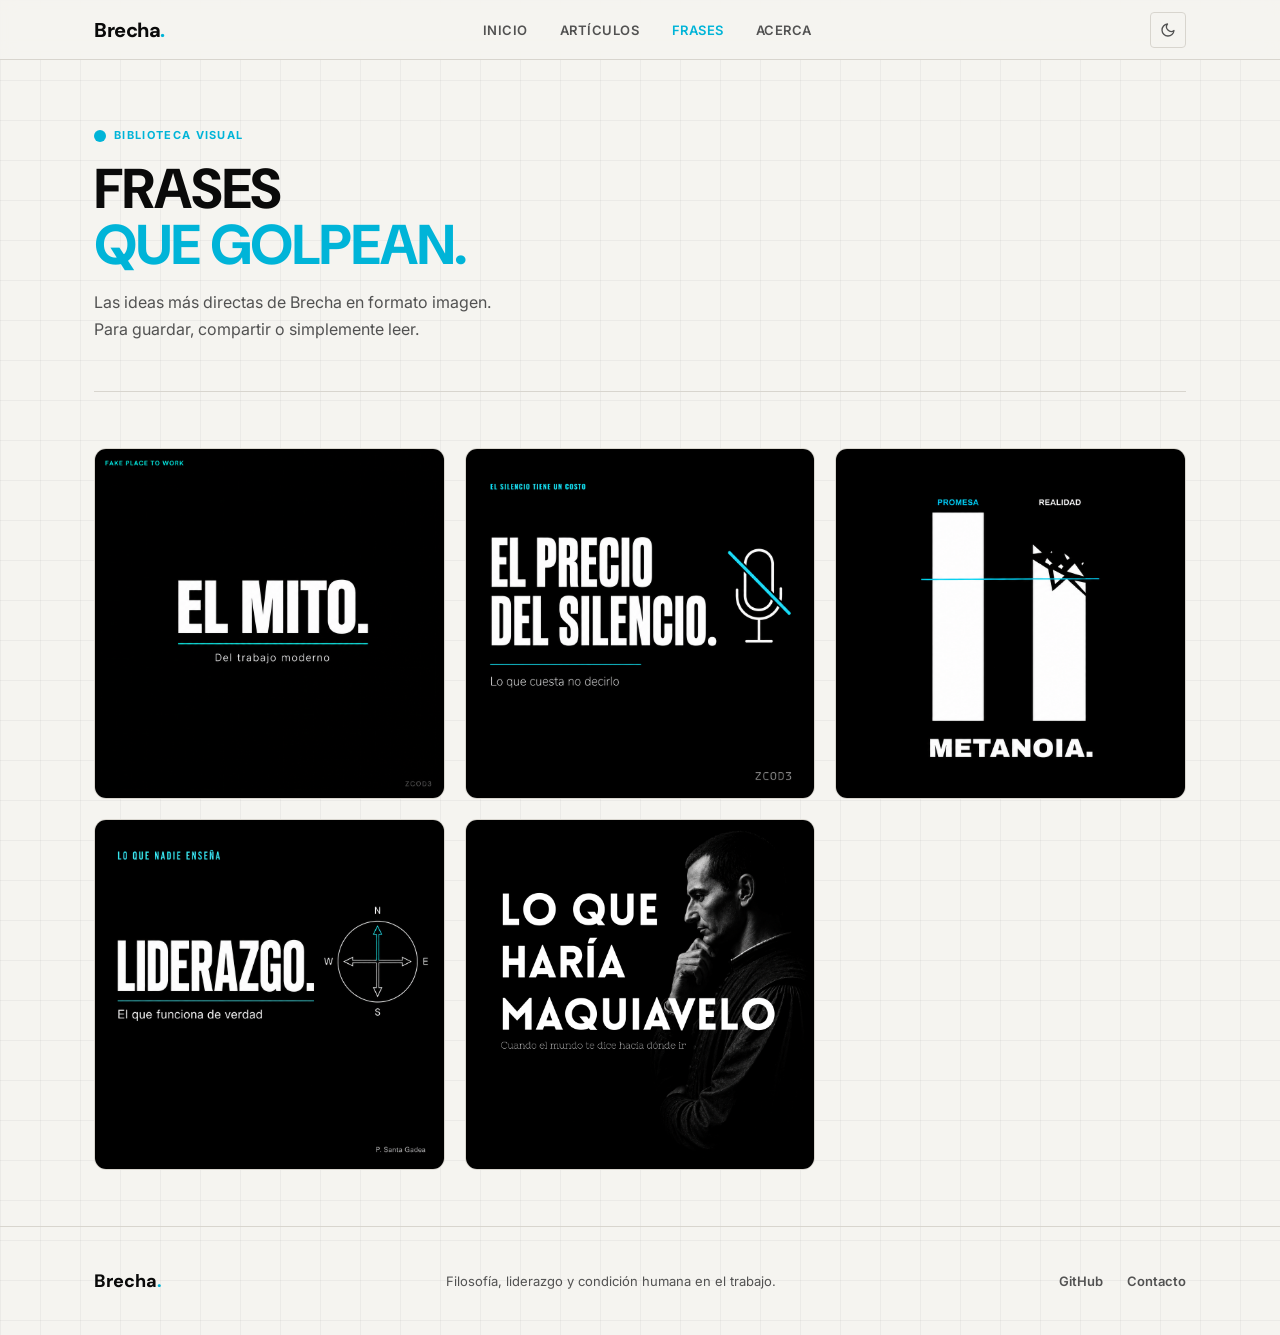
==== frases-fuertes.html @ 57025119 "feat: dark mode toggle + página Frases fuertes - Botón luna/sol en nav de todas las páginas (persist" ====
<!DOCTYPE html>
<html lang="es">
<head>
  <meta charset="UTF-8" />
  <meta name="viewport" content="width=device-width, initial-scale=1.0" />
  <title>Frases — Brecha</title>
  <meta name="description" content="Frases que golpean. Una biblioteca de imágenes editoriales con las ideas que definen Brecha." />
  <link rel="preconnect" href="https://fonts.googleapis.com" />
  <link rel="preconnect" href="https://fonts.gstatic.com" crossorigin />
  <link href="https://fonts.googleapis.com/css2?family=DM+Sans:ital,opsz,wght@0,9..40,400;0,9..40,500;0,9..40,700;0,9..40,800;1,9..40,400&family=Inter:wght@300;400;500;600&display=swap" rel="stylesheet" />
  <link rel="stylesheet" href="assets/css/style.css" />
  <script>(function(){var t=localStorage.getItem('brecha-theme');if(t)document.documentElement.setAttribute('data-theme',t);})();</script>
</head>
<body>

  <header class="site-header">
    <div class="container">
      <nav class="nav">
        <a href="index.html" class="nav__logo">Brecha<span>.</span></a>
        <ul class="nav__links">
          <li><a href="index.html">Inicio</a></li>
          <li><a href="index.html#articulos">Artículos</a></li>
          <li><a href="frases-fuertes.html" class="active">Frases</a></li>
          <li><a href="index.html#acerca">Acerca</a></li>
        </ul>
        <button class="theme-toggle" id="theme-toggle" aria-label="Cambiar tema">
          <svg class="icon-moon" width="16" height="16" viewBox="0 0 24 24" fill="none" stroke="currentColor" stroke-width="2" stroke-linecap="round" stroke-linejoin="round"><path d="M21 12.79A9 9 0 1 1 11.21 3 7 7 0 0 0 21 12.79z"/></svg>
          <svg class="icon-sun" width="16" height="16" viewBox="0 0 24 24" fill="none" stroke="currentColor" stroke-width="2" stroke-linecap="round" stroke-linejoin="round"><circle cx="12" cy="12" r="5"/><line x1="12" y1="1" x2="12" y2="3"/><line x1="12" y1="21" x2="12" y2="23"/><line x1="4.22" y1="4.22" x2="5.64" y2="5.64"/><line x1="18.36" y1="18.36" x2="19.78" y2="19.78"/><line x1="1" y1="12" x2="3" y2="12"/><line x1="21" y1="12" x2="23" y2="12"/><line x1="4.22" y1="19.78" x2="5.64" y2="18.36"/><line x1="18.36" y1="5.64" x2="19.78" y2="4.22"/></svg>
        </button>
      </nav>
    </div>
  </header>

  <main>
    <div class="container">

      <div class="frases-hero">
        <p class="frases-hero__tag">
          <svg width="12" height="12" viewBox="0 0 12 12" fill="currentColor"><circle cx="6" cy="6" r="6"/></svg>
          Biblioteca visual
        </p>
        <h1 class="frases-hero__title">Frases<br/><em>que golpean.</em></h1>
        <p class="frases-hero__subtitle">
          Las ideas más directas de Brecha en formato imagen.<br/>
          Para guardar, compartir o simplemente leer.
        </p>
      </div>

      <!-- GALERÍA — Agrega más imágenes duplicando un bloque .frase-card -->
      <div class="frases-grid" id="frases-grid">

        <div class="frase-card" onclick="openLightbox('image/el-mito-del-trabajo-moderno.png')">
          <img src="image/el-mito-del-trabajo-moderno.png" alt="El mito del trabajo moderno" loading="lazy" />
          <span class="frase-card__label">El mito del trabajo moderno</span>
        </div>

        <div class="frase-card" onclick="openLightbox('image/el-precio-del-silencio.png')">
          <img src="image/el-precio-del-silencio.png" alt="El precio del silencio" loading="lazy" />
          <span class="frase-card__label">El precio del silencio</span>
        </div>

        <div class="frase-card" onclick="openLightbox('image/metanoia-y-el-sistema.png')">
          <img src="image/metanoia-y-el-sistema.png" alt="Metanoia y el sistema" loading="lazy" />
          <span class="frase-card__label">Metanoia y el sistema</span>
        </div>

        <div class="frase-card" onclick="openLightbox('image/el-liderazgo-que-nadie-ensena.png')">
          <img src="image/el-liderazgo-que-nadie-ensena.png" alt="El liderazgo que nadie enseña" loading="lazy" />
          <span class="frase-card__label">El liderazgo que nadie enseña</span>
        </div>

        <div class="frase-card" onclick="openLightbox('image/MAquievalo.png')">
          <img src="image/MAquievalo.png" alt="Lo que haría Maquiavelo" loading="lazy" />
          <span class="frase-card__label">Lo que haría Maquiavelo</span>
        </div>

        <!-- PLANTILLA PARA AGREGAR MÁS:
        <div class="frase-card" onclick="openLightbox('image/NOMBRE-DEL-ARCHIVO.png')">
          <img src="image/NOMBRE-DEL-ARCHIVO.png" alt="Descripción" loading="lazy" />
          <span class="frase-card__label">Título de la frase</span>
        </div>
        -->

      </div>

    </div>
  </main>

  <!-- Lightbox -->
  <div class="lightbox" id="lightbox" onclick="closeLightbox()">
    <button class="lightbox__close" onclick="closeLightbox()" aria-label="Cerrar">
      <svg width="16" height="16" viewBox="0 0 24 24" fill="none" stroke="currentColor" stroke-width="2.5" stroke-linecap="round" stroke-linejoin="round"><line x1="18" y1="6" x2="6" y2="18"/><line x1="6" y1="6" x2="18" y2="18"/></svg>
    </button>
    <img class="lightbox__img" id="lightbox-img" src="" alt="" onclick="event.stopPropagation()" />
  </div>

  <footer class="site-footer">
    <div class="container">
      <div class="footer-inner">
        <div class="footer__logo">Brecha<span>.</span></div>
        <p class="footer__copy">Filosofía, liderazgo y condición humana en el trabajo.</p>
        <ul class="footer__links">
          <li><a href="https://github.com/PSG-ONE/blog" target="_blank" rel="noopener">GitHub</a></li>
          <li><a href="mailto:santagadea.ia@gmail.com">Contacto</a></li>
        </ul>
      </div>
    </div>
  </footer>

  <script src="assets/js/main.js"></script>
  <script>
    function openLightbox(src) {
      document.getElementById('lightbox-img').src = src;
      document.getElementById('lightbox').classList.add('open');
      document.body.style.overflow = 'hidden';
    }
    function closeLightbox() {
      document.getElementById('lightbox').classList.remove('open');
      document.body.style.overflow = '';
    }
    document.addEventListener('keydown', e => { if (e.key === 'Escape') closeLightbox(); });
  </script>
</body>
</html>
---- assets/css/style.css ----
/* ─── Design Tokens ─────────────────────────────────────────── */
:root {
  --color-primary:     #0A0A0A;
  --color-secondary:   #525252;
  --color-accent:      #00B4D8;
  --color-background:  #F5F4F0;
  --color-foreground:  #0A0A0A;
  --color-muted:       #E8E6E0;
  --color-border:      #D8D5CE;
  --color-surface:     #FFFFFF;
  --color-dark:        #0A0A0A;
  --color-dark-card:   #111111;

  --font-heading: 'DM Sans', sans-serif;
  --font-body:    'Inter', sans-serif;

  --radius-sm: 4px;
  --radius-md: 8px;
  --radius-lg: 12px;

  --transition: 150ms ease-out;
}

/* ─── Reset ─────────────────────────────────────────────────── */
*, *::before, *::after { box-sizing: border-box; margin: 0; padding: 0; }
html { font-size: 16px; scroll-behavior: smooth; }
body {
  font-family: var(--font-body);
  background: var(--color-background);
  color: var(--color-foreground);
  line-height: 1.6;
  -webkit-font-smoothing: antialiased;
  background-image:
    linear-gradient(rgba(0,0,0,0.04) 1px, transparent 1px),
    linear-gradient(90deg, rgba(0,0,0,0.04) 1px, transparent 1px);
  background-size: 40px 40px;
}
img { display: block; max-width: 100%; }
a { color: inherit; text-decoration: none; }

/* ─── Layout ─────────────────────────────────────────────────── */
.container {
  width: 100%;
  max-width: 1140px;
  margin: 0 auto;
  padding: 0 24px;
}
.container--narrow { max-width: 740px; }

/* ─── Header / Nav ──────────────────────────────────────────── */
.site-header {
  position: sticky;
  top: 0;
  z-index: 100;
  background: rgba(245,244,240,0.94);
  backdrop-filter: blur(8px);
  border-bottom: 1px solid var(--color-border);
  height: 60px;
  display: flex;
  align-items: center;
}

.nav {
  display: flex;
  align-items: center;
  justify-content: space-between;
  width: 100%;
}

.nav__logo {
  font-family: var(--font-heading);
  font-size: 1.25rem;
  font-weight: 800;
  color: var(--color-primary);
  letter-spacing: -0.5px;
}
.nav__logo span { color: var(--color-accent); }

.nav__links {
  display: flex;
  gap: 32px;
  list-style: none;
}
.nav__links a {
  font-size: 0.8125rem;
  font-weight: 600;
  letter-spacing: 0.04em;
  text-transform: uppercase;
  color: var(--color-secondary);
  transition: color var(--transition);
}
.nav__links a:hover,
.nav__links a.active { color: var(--color-accent); }

/* ─── Hero ───────────────────────────────────────────────────── */
.hero {
  padding: 80px 0 72px;
  border-bottom: 1px solid var(--color-border);
}

.hero__tag {
  display: inline-flex;
  align-items: center;
  gap: 8px;
  font-size: 0.6875rem;
  font-weight: 700;
  letter-spacing: 0.12em;
  text-transform: uppercase;
  color: var(--color-accent);
  margin-bottom: 20px;
}

.hero__title {
  font-family: var(--font-heading);
  font-size: clamp(2.75rem, 6vw, 5rem);
  font-weight: 800;
  line-height: 1.0;
  color: var(--color-primary);
  max-width: 780px;
  margin-bottom: 24px;
  letter-spacing: -0.02em;
  text-transform: uppercase;
}

.hero__title em {
  font-style: normal;
  color: var(--color-accent);
}

.hero__subtitle {
  font-size: 1.0625rem;
  color: var(--color-secondary);
  max-width: 520px;
  line-height: 1.75;
  margin-bottom: 36px;
}

.hero__meta {
  font-size: 0.8125rem;
  color: var(--color-secondary);
  display: flex;
  gap: 20px;
  flex-wrap: wrap;
}
.hero__meta span {
  display: flex;
  align-items: center;
  gap: 6px;
  font-weight: 500;
}

/* ─── Section ────────────────────────────────────────────────── */
.section { padding: 64px 0; }

.section__header {
  display: flex;
  align-items: baseline;
  justify-content: space-between;
  margin-bottom: 40px;
  padding-bottom: 16px;
  border-bottom: 2px solid var(--color-primary);
}

.section__title {
  font-family: var(--font-heading);
  font-size: 1.75rem;
  font-weight: 800;
  color: var(--color-primary);
  letter-spacing: -0.02em;
}

/* ─── Tag Filter ─────────────────────────────────────────────── */
.tags-filter {
  display: flex;
  gap: 8px;
  flex-wrap: wrap;
  margin-bottom: 40px;
}

.tag-btn {
  padding: 6px 16px;
  border-radius: 999px;
  border: 1.5px solid var(--color-border);
  background: transparent;
  font-family: var(--font-body);
  font-size: 0.75rem;
  font-weight: 700;
  letter-spacing: 0.06em;
  text-transform: uppercase;
  color: var(--color-secondary);
  cursor: pointer;
  transition: all var(--transition);
}
.tag-btn:hover { border-color: var(--color-primary); color: var(--color-primary); }
.tag-btn.active { background: var(--color-primary); border-color: var(--color-primary); color: #fff; }

/* ─── Post Grid ──────────────────────────────────────────────── */
.posts-grid {
  display: grid;
  grid-template-columns: repeat(12, 1fr);
  gap: 20px;
}

/* Featured */
.post-card--featured {
  grid-column: span 12;
  background: var(--color-surface);
  border: 1px solid var(--color-border);
  border-radius: var(--radius-lg);
  overflow: hidden;
  display: flex;
  flex-direction: column;
  cursor: pointer;
  transition: transform var(--transition), box-shadow var(--transition);
}
.post-card--featured:hover {
  transform: translateY(-3px);
  box-shadow: 0 8px 24px rgba(0,0,0,0.08);
}

.post-card--featured .post-card__image-placeholder {
  width: 100%;
  aspect-ratio: 16/9;
  background: var(--color-dark);
  display: flex;
  align-items: center;
  justify-content: center;
  font-size: 5rem;
  color: var(--color-accent);
  overflow: hidden;
}

.post-card--featured .post-card__image-placeholder img {
  width: 100%;
  height: 100%;
  object-fit: cover;
  object-position: center;
  display: block;
}

.post-card--featured .post-card__body {
  padding: 32px 36px;
  display: flex;
  flex-direction: column;
  background: var(--color-surface);
}

.post-card--featured .post-card__tag {
  color: var(--color-accent);
}

.post-card--featured .post-card__title {
  color: var(--color-primary);
  font-size: 1.75rem;
}

.post-card--featured .post-card__excerpt {
  color: var(--color-secondary);
}

.post-card--featured .post-card__footer {
  border-top-color: var(--color-border);
}

.post-card--featured .post-card__date {
  color: var(--color-secondary);
}

/* Regular cards */
.post-card:not(.post-card--featured) {
  grid-column: span 4;
}
.post-card {
  background: var(--color-surface);
  border: 1px solid var(--color-border);
  border-radius: var(--radius-lg);
  overflow: hidden;
  cursor: pointer;
  display: flex;
  flex-direction: column;
  transition: transform var(--transition), box-shadow var(--transition);
}
.post-card:hover {
  transform: translateY(-3px);
  box-shadow: 0 8px 24px rgba(0,0,0,0.08);
}

.post-card__image-placeholder img {
  width: 100%;
  height: 100%;
  object-fit: cover;
  object-position: top;
  display: block;
}

.post-card__image-placeholder {
  width: 100%;
  aspect-ratio: 1/1;
  background: var(--color-dark);
  overflow: hidden;
  display: flex;
  align-items: center;
  justify-content: center;
  font-size: 2.5rem;
  color: var(--color-accent);
}

.post-card__body {
  padding: 24px;
  flex: 1;
  display: flex;
  flex-direction: column;
}

.post-card__tag {
  font-size: 0.6875rem;
  font-weight: 700;
  letter-spacing: 0.1em;
  text-transform: uppercase;
  color: var(--color-accent);
  margin-bottom: 10px;
}

.post-card__title {
  font-family: var(--font-heading);
  font-size: 1.25rem;
  font-weight: 800;
  line-height: 1.2;
  color: var(--color-primary);
  margin-bottom: 12px;
  letter-spacing: -0.01em;
}

.post-card__excerpt {
  font-size: 0.875rem;
  color: var(--color-secondary);
  line-height: 1.7;
  margin-bottom: 20px;
  flex: 1;
}

.post-card__footer {
  display: flex;
  align-items: center;
  justify-content: space-between;
  padding-top: 16px;
  border-top: 1px solid var(--color-border);
  font-size: 0.8125rem;
}

.post-card__date {
  font-weight: 500;
  color: var(--color-secondary);
}

.post-card__read {
  display: flex;
  align-items: center;
  gap: 4px;
  font-weight: 700;
  font-size: 0.75rem;
  letter-spacing: 0.05em;
  text-transform: uppercase;
  color: var(--color-accent);
  transition: gap var(--transition);
}
.post-card:hover .post-card__read,
.post-card--featured:hover .post-card__read { gap: 8px; }

/* ─── Newsletter ─────────────────────────────────────────────── */
.newsletter {
  background: var(--color-dark);
  border-radius: var(--radius-lg);
  padding: 56px 48px;
  display: grid;
  grid-template-columns: 1fr auto;
  gap: 48px;
  align-items: center;
  margin: 0 0 64px;
}

.newsletter__title {
  font-family: var(--font-heading);
  font-size: 2rem;
  font-weight: 800;
  color: #fff;
  margin-bottom: 8px;
  letter-spacing: -0.02em;
}

.newsletter__title span { color: var(--color-accent); }

.newsletter__subtitle {
  font-size: 0.9375rem;
  color: rgba(255,255,255,0.5);
  line-height: 1.65;
}

.newsletter__form {
  display: flex;
  gap: 10px;
  min-width: 320px;
}

.newsletter__input {
  flex: 1;
  padding: 12px 18px;
  border-radius: var(--radius-md);
  border: 1px solid rgba(255,255,255,0.15);
  background: rgba(255,255,255,0.06);
  color: #fff;
  font-family: var(--font-body);
  font-size: 0.9375rem;
  outline: none;
  transition: border-color var(--transition);
}
.newsletter__input::placeholder { color: rgba(255,255,255,0.3); }
.newsletter__input:focus { border-color: var(--color-accent); }

.btn-accent {
  padding: 12px 22px;
  background: var(--color-accent);
  color: var(--color-dark);
  border: none;
  border-radius: var(--radius-md);
  font-family: var(--font-body);
  font-size: 0.875rem;
  font-weight: 700;
  letter-spacing: 0.04em;
  text-transform: uppercase;
  cursor: pointer;
  white-space: nowrap;
  transition: opacity var(--transition), transform var(--transition);
}
.btn-accent:hover { opacity: 0.88; transform: translateY(-1px); }

/* ─── Footer ─────────────────────────────────────────────────── */
.site-footer {
  border-top: 1px solid var(--color-border);
  padding: 40px 0;
}

.footer-inner {
  display: flex;
  align-items: center;
  justify-content: space-between;
  gap: 24px;
  flex-wrap: wrap;
}

.footer__logo {
  font-family: var(--font-heading);
  font-size: 1.125rem;
  font-weight: 800;
  color: var(--color-primary);
}
.footer__logo span { color: var(--color-accent); }

.footer__copy {
  font-size: 0.8125rem;
  color: var(--color-secondary);
}

.footer__links {
  display: flex;
  gap: 24px;
  list-style: none;
}
.footer__links a {
  font-size: 0.8125rem;
  font-weight: 600;
  color: var(--color-secondary);
  transition: color var(--transition);
}
.footer__links a:hover { color: var(--color-accent); }

/* ─── Post Page ──────────────────────────────────────────────── */
.post-header {
  padding: 40px 0 28px;
  margin-bottom: 0;
}

.post-header__cover {
  border-radius: var(--radius-lg);
  overflow: hidden;
  max-height: 360px;
  margin-bottom: 24px;
}

.post-header__cover img {
  width: 100%;
  height: 100%;
  object-fit: cover;
  display: block;
}

.post-header__tag {
  font-size: 0.6875rem;
  font-weight: 700;
  letter-spacing: 0.12em;
  text-transform: uppercase;
  color: var(--color-accent);
  margin-bottom: 18px;
  display: block;
}

.post-header__title {
  font-family: var(--font-heading);
  font-size: clamp(2rem, 5vw, 3.25rem);
  font-weight: 800;
  line-height: 1.05;
  color: var(--color-primary);
  margin-bottom: 20px;
  letter-spacing: -0.02em;
}

.post-header__subtitle {
  font-size: 1.125rem;
  color: #3D3D3D;
  line-height: 1.75;
  margin-bottom: 24px;
}

.post-header__meta {
  display: flex;
  gap: 20px;
  flex-wrap: wrap;
  font-size: 0.8125rem;
  color: var(--color-secondary);
  font-weight: 500;
}

.post-header__meta-item {
  display: flex;
  align-items: center;
  gap: 6px;
}

/* Post body */
.post-body {
  font-size: 1.0625rem;
  line-height: 1.85;
  color: var(--color-foreground);
  border-top: 1px solid var(--color-border);
  padding-top: 40px;
  margin-top: 32px;
}

.post-body h2 {
  font-family: var(--font-heading);
  font-size: 1.75rem;
  font-weight: 800;
  color: var(--color-primary);
  margin: 52px 0 16px;
  line-height: 1.15;
  letter-spacing: -0.02em;
}

.post-body h3 {
  font-family: var(--font-heading);
  font-size: 1.375rem;
  font-weight: 700;
  color: var(--color-primary);
  margin: 36px 0 12px;
  letter-spacing: -0.01em;
}

.post-body p { margin-bottom: 24px; }

.post-body strong { font-weight: 700; color: var(--color-primary); }

.post-body blockquote {
  background: var(--color-dark);
  border-radius: var(--radius-md);
  padding: 28px 32px;
  margin: 36px 0;
  color: #FFFFFF;
  font-family: var(--font-heading);
  font-size: 1.25rem;
  font-weight: 700;
  line-height: 1.4;
  letter-spacing: -0.01em;
  position: relative;
}

.post-body blockquote::before {
  content: '';
  position: absolute;
  left: 0;
  top: 0;
  bottom: 0;
  width: 4px;
  background: var(--color-accent);
  border-radius: 4px 0 0 4px;
}

.post-body ul, .post-body ol {
  padding-left: 20px;
  margin-bottom: 24px;
}

.post-body li { margin-bottom: 10px; }

.post-body hr {
  border: none;
  border-top: 1px solid var(--color-border);
  margin: 52px 0;
}

/* Post nav */
.post-nav {
  display: grid;
  grid-template-columns: 1fr 1fr;
  gap: 16px;
  margin: 64px 0 0;
  padding-top: 48px;
  border-top: 1px solid var(--color-border);
}

.post-nav__item {
  padding: 24px;
  border: 1.5px solid var(--color-border);
  border-radius: var(--radius-md);
  cursor: pointer;
  transition: all var(--transition);
  text-decoration: none;
  display: block;
}
.post-nav__item:hover {
  border-color: var(--color-accent);
  background: var(--color-surface);
}

.post-nav__label {
  font-size: 0.6875rem;
  font-weight: 700;
  letter-spacing: 0.1em;
  text-transform: uppercase;
  color: var(--color-accent);
  margin-bottom: 8px;
}

.post-nav__title {
  font-family: var(--font-heading);
  font-size: 1.0625rem;
  font-weight: 800;
  color: var(--color-primary);
  line-height: 1.3;
  letter-spacing: -0.01em;
}

.post-nav__item--next { text-align: right; }

/* ─── Philosophy Section ─────────────────────────────────────── */
.post-philosophy {
  background: var(--color-dark);
  border-radius: var(--radius-lg);
  padding: 36px 40px;
  margin: 56px 0;
}

.post-philosophy__label {
  font-size: 0.6875rem;
  font-weight: 700;
  letter-spacing: 0.12em;
  text-transform: uppercase;
  color: var(--color-accent);
  margin-bottom: 28px;
  display: flex;
  align-items: center;
  gap: 10px;
}

.post-philosophy__label::after {
  content: '';
  flex: 1;
  height: 1px;
  background: rgba(255,255,255,0.1);
}

.post-philosophy__item {
  border-left: 3px solid var(--color-accent);
  padding-left: 20px;
  margin-bottom: 28px;
}
.post-philosophy__item:last-child { margin-bottom: 0; }

.post-philosophy__quote {
  font-family: var(--font-heading);
  font-size: 1.125rem;
  font-weight: 700;
  color: #FFFFFF;
  line-height: 1.45;
  margin: 0 0 8px;
  font-style: italic;
}

.post-philosophy__author {
  font-size: 0.8rem;
  color: rgba(255,255,255,0.4);
  font-weight: 500;
  margin: 0;
  letter-spacing: 0.03em;
}

/* ─── Tools Section ─────────────────────────────────────────── */
.post-tools {
  border-top: 1px solid var(--color-border);
  padding-top: 32px;
  margin-top: 40px;
  margin-bottom: 40px;
}
.post-tools__label {
  font-size: 0.6875rem;
  font-weight: 700;
  letter-spacing: 0.1em;
  text-transform: uppercase;
  color: var(--color-accent);
  display: block;
  margin-bottom: 24px;
}
.post-tools__group {
  margin-bottom: 28px;
}
.post-tools__group-title {
  font-family: var(--font-heading);
  font-size: 0.8125rem;
  font-weight: 700;
  text-transform: uppercase;
  letter-spacing: 0.08em;
  color: var(--color-secondary);
  margin-bottom: 14px;
}
.post-tools__list {
  list-style: none;
  display: flex;
  flex-direction: column;
  gap: 14px;
}
.post-tools__item {
  font-size: 0.9375rem;
  color: #3D3D3D;
  line-height: 1.7;
  padding-left: 16px;
  border-left: 2px solid var(--color-accent);
}
.post-tools__item strong {
  color: var(--color-primary);
}
.post-tools__grid {
  display: grid;
  grid-template-columns: 1fr 1fr;
  gap: 12px;
}
.post-tools__tool {
  background: var(--color-surface);
  border: 1px solid var(--color-border);
  border-radius: var(--radius-md);
  padding: 14px 16px;
  display: flex;
  flex-direction: column;
  gap: 4px;
}
.post-tools__tool-name {
  font-family: var(--font-heading);
  font-size: 0.875rem;
  font-weight: 700;
  color: var(--color-primary);
}
.post-tools__tool-use {
  font-size: 0.8125rem;
  color: var(--color-secondary);
  line-height: 1.5;
}
@media (max-width: 600px) {
  .post-tools__grid { grid-template-columns: 1fr; }
}

/* ─── Sources Section ────────────────────────────────────────── */
.post-sources {
  border-top: 1px solid var(--color-border);
  padding-top: 36px;
  margin-top: 56px;
}

.post-sources__label {
  font-size: 0.6875rem;
  font-weight: 700;
  letter-spacing: 0.12em;
  text-transform: uppercase;
  color: var(--color-accent);
  margin-bottom: 20px;
  display: block;
}

.post-sources__list {
  list-style: none;
  padding: 0;
  margin: 0;
}

.post-sources__item {
  font-size: 0.875rem;
  color: var(--color-secondary);
  padding: 12px 0;
  border-bottom: 1px solid var(--color-muted);
  line-height: 1.6;
  display: flex;
  gap: 12px;
  align-items: baseline;
}

.post-sources__item:last-child { border-bottom: none; }

.post-sources__num {
  font-size: 0.6875rem;
  font-weight: 700;
  color: var(--color-accent);
  min-width: 18px;
}

.post-sources__item em {
  font-style: italic;
  color: var(--color-foreground);
  font-weight: 500;
}

/* ─── Post Data Block ────────────────────────────────────────── */
.post-data {
  border: 1.5px solid var(--color-border);
  border-radius: var(--radius-lg);
  padding: 36px 40px;
  margin: 48px 0;
  background: var(--color-surface);
}

.post-data__label {
  font-size: 0.6875rem;
  font-weight: 700;
  letter-spacing: 0.12em;
  text-transform: uppercase;
  color: var(--color-secondary);
  display: flex;
  align-items: center;
  gap: 10px;
  margin-bottom: 28px;
}

.post-data__label::before {
  content: '';
  display: inline-block;
  width: 20px;
  height: 2px;
  background: var(--color-accent);
  flex-shrink: 0;
}

.post-data__grid {
  display: grid;
  grid-template-columns: repeat(3, 1fr);
  gap: 24px;
}

.post-data__item {
  border-left: 2px solid var(--color-accent);
  padding-left: 16px;
}

.post-data__number {
  font-family: var(--font-heading);
  font-size: 2.25rem;
  font-weight: 800;
  color: var(--color-primary);
  line-height: 1;
  letter-spacing: -0.03em;
  margin-bottom: 6px;
}

.post-data__number span {
  color: var(--color-accent);
}

.post-data__desc {
  font-size: 0.8125rem;
  color: var(--color-secondary);
  line-height: 1.5;
}

.post-data__source {
  font-size: 0.6875rem;
  color: var(--color-secondary);
  margin-top: 20px;
  padding-top: 16px;
  border-top: 1px solid var(--color-muted);
}
.post-data__source a {
  color: var(--color-accent);
  text-decoration: underline;
  text-underline-offset: 2px;
}
.post-data__source a:hover { opacity: 0.8; }

@media (max-width: 600px) {
  .post-data__grid { grid-template-columns: 1fr; gap: 16px; }
  .post-data { padding: 24px 20px; }
}

/* ── Chart Style 2: Barras horizontales ── */
.post-data--bars .post-data__grid {
  display: flex;
  flex-direction: column;
  gap: 20px;
}
.post-data__bar-item {
  display: flex;
  flex-direction: column;
  gap: 6px;
}
.post-data__bar-header {
  display: flex;
  justify-content: space-between;
  align-items: baseline;
}
.post-data__bar-label {
  font-size: 0.875rem;
  color: var(--color-primary);
  font-weight: 500;
}
.post-data__bar-value {
  font-family: var(--font-heading);
  font-size: 1rem;
  font-weight: 800;
  color: var(--color-accent);
}
.post-data__bar-track {
  height: 6px;
  background: var(--color-muted);
  border-radius: 99px;
  overflow: hidden;
}
.post-data__bar-fill {
  height: 100%;
  background: var(--color-accent);
  border-radius: 99px;
  transition: width 0.6s ease-out;
}
.post-data__bar-desc {
  font-size: 0.75rem;
  color: var(--color-secondary);
  line-height: 1.4;
}

/* ── Chart Style 3: Círculos / Gauges ── */
.post-data--circles .post-data__grid {
  display: grid;
  grid-template-columns: repeat(3, 1fr);
  gap: 20px;
  text-align: center;
}
.post-data__circle-item {
  display: flex;
  flex-direction: column;
  align-items: center;
  gap: 10px;
}
.post-data__circle-svg {
  width: 90px;
  height: 90px;
}
.post-data__circle-track {
  fill: none;
  stroke: var(--color-muted);
  stroke-width: 6;
}
.post-data__circle-fill {
  fill: none;
  stroke: var(--color-accent);
  stroke-width: 6;
  stroke-linecap: round;
  transform: rotate(-90deg);
  transform-origin: 50% 50%;
  transition: stroke-dashoffset 0.8s ease-out;
}
.post-data__circle-text {
  font-family: var(--font-heading);
  font-size: 1rem;
  font-weight: 800;
  fill: var(--color-primary);
  text-anchor: middle;
  dominant-baseline: middle;
}
.post-data__circle-label {
  font-size: 0.8125rem;
  color: var(--color-secondary);
  line-height: 1.4;
  text-align: center;
}
@media (max-width: 600px) {
  .post-data--circles .post-data__grid { grid-template-columns: 1fr; }
}

/* ─── Post Infographic ───────────────────────────────────────── */
.post-infographic {
  background: var(--color-surface);
  border: 1.5px solid var(--color-border);
  border-radius: var(--radius-lg);
  padding: 36px 40px;
  margin: 48px 0;
  overflow: hidden;
}

.post-infographic__label {
  font-size: 0.6875rem;
  font-weight: 700;
  letter-spacing: 0.12em;
  text-transform: uppercase;
  color: var(--color-secondary);
  display: flex;
  align-items: center;
  gap: 10px;
  margin-bottom: 28px;
}

.post-infographic__label::before {
  content: '';
  display: inline-block;
  width: 20px;
  height: 2px;
  background: var(--color-accent);
  flex-shrink: 0;
}

.infographic-compare {
  border: 1.5px solid var(--color-border);
  border-radius: var(--radius-md);
  overflow: hidden;
}

.infographic-compare__header {
  display: grid;
  grid-template-columns: 1fr 1fr;
  background: var(--color-muted);
  border-bottom: 1.5px solid var(--color-border);
}

.infographic-compare__header span {
  padding: 10px 16px;
  font-size: 0.625rem;
  font-weight: 700;
  letter-spacing: 0.12em;
  text-transform: uppercase;
  color: var(--color-secondary);
}

.infographic-compare__header span:first-child {
  border-right: 1.5px solid var(--color-border);
}

.infographic-compare__row {
  display: grid;
  grid-template-columns: 1fr 1fr;
  border-bottom: 1px solid var(--color-muted);
}

.infographic-compare__row:last-child {
  border-bottom: none;
}

.infographic-compare__row span {
  padding: 14px 16px;
  font-size: 0.9375rem;
  font-family: var(--font-heading);
  font-weight: 600;
  line-height: 1.35;
  color: var(--color-secondary);
}

.infographic-compare__row span:first-child {
  border-right: 1.5px solid var(--color-border);
}

.infographic-compare__row span:last-child {
  color: var(--color-primary);
  font-weight: 700;
  background: rgba(0,180,216,0.05);
}

.post-infographic svg {
  width: 100%;
  height: auto;
  display: block;
}

/* ─── Responsive ─────────────────────────────────────────────── */
@media (max-width: 1024px) {
  .post-card--featured { grid-template-columns: 1fr; }
  .post-card--featured .post-card__image-placeholder { min-height: 200px; }
  .newsletter { grid-template-columns: 1fr; gap: 28px; }
  .newsletter__form { min-width: unset; width: 100%; }
}

@media (max-width: 768px) {
  .post-card { grid-column: span 12; }
  .post-card:not(.post-card--featured) { grid-column: span 12; }
  .nav__links { display: none; }
  .hero { padding: 48px 0 40px; }
  .newsletter { padding: 32px 24px; }
  .newsletter__form { flex-direction: column; min-width: unset; width: 100%; }
  .newsletter__form .btn-accent { width: 100%; justify-content: center; }
  .post-nav { grid-template-columns: 1fr; }
  .post-nav__item--next { text-align: left; }
}

@media (max-width: 480px) {
  .section { padding: 40px 0; }
  .container { padding: 0 16px; }
  .hero__title { font-size: 3rem; letter-spacing: -0.01em; }
  .post-infographic { padding: 24px 20px; }
  .infographic-compare__row span { font-size: 0.8125rem; padding: 10px 10px; }
}

/* ─── About Section ──────────────────────────────────────────── */
.about-section {
  border-top: 1px solid var(--color-border);
  overflow: hidden;
}
.about-inner {
  display: grid;
  grid-template-columns: 1fr 1fr;
  min-height: 560px;
}
.about__content {
  max-width: 600px;
  margin-left: auto;
  padding: 80px 56px 80px 24px;
  display: flex;
  flex-direction: column;
  justify-content: center;
  gap: 0;
}
.about__photo {
  position: relative;
  display: flex;
  align-items: center;
  justify-content: center;
  padding: 48px 40px;
}
.about__photo img {
  width: 340px;
  height: 340px;
  border-radius: 50%;
  object-fit: cover;
  object-position: center 10%;
  display: block;
  filter: grayscale(100%);
  box-shadow: 0 0 0 1px var(--color-border);
}
.about__tag {
  font-size: 0.6875rem;
  font-weight: 700;
  letter-spacing: 0.12em;
  text-transform: uppercase;
  color: var(--color-accent);
  margin-bottom: 16px;
}
.about__name {
  font-family: var(--font-heading);
  font-size: clamp(2rem, 3.5vw, 2.75rem);
  font-weight: 800;
  color: var(--color-primary);
  line-height: 1.1;
  letter-spacing: -0.03em;
  margin-bottom: 10px;
}
.about__role {
  font-size: 0.9375rem;
  color: var(--color-secondary);
  font-weight: 400;
  margin-bottom: 28px;
}
.about__bio {
  font-size: 1rem;
  color: #3D3D3D;
  line-height: 1.8;
  margin-bottom: 12px;
}
.about__links {
  display: flex;
  gap: 12px;
  margin-top: 32px;
  flex-wrap: wrap;
}
.about__link {
  display: inline-flex;
  align-items: center;
  gap: 7px;
  padding: 9px 18px;
  border-radius: var(--radius-sm);
  border: 1.5px solid var(--color-border);
  background: transparent;
  font-family: var(--font-heading);
  font-size: 0.8125rem;
  font-weight: 600;
  color: var(--color-foreground);
  text-decoration: none;
  transition: border-color var(--transition), color var(--transition);
}
.about__link:hover { border-color: var(--color-primary); color: var(--color-primary); }

@media (max-width: 768px) {
  .about-inner {
    grid-template-columns: 1fr;
  }
  .about__photo {
    order: -1;
    padding: 40px 24px 16px;
  }
  .about__photo img {
    width: 200px;
    height: 200px;
  }
  .about__content {
    max-width: 100%;
    margin-left: 0;
    padding: 0 24px 48px;
  }
}

/* ─── Post Signature ────────────────────────────────────────── */
.post-signature {
  font-family: var(--font-body);
  font-size: 0.875rem;
  font-weight: 500;
  color: var(--color-secondary);
  margin-top: 8px;
}

/* ─── Share Bar ──────────────────────────────────────────────── */
.post-share {
  display: flex;
  align-items: center;
  gap: 20px;
  padding: 24px 0;
  border-top: 1px solid var(--color-border);
  border-bottom: 1px solid var(--color-border);
  margin: 48px 0 32px;
  flex-wrap: wrap;
}
.post-share__label {
  font-size: 0.6875rem;
  font-weight: 700;
  letter-spacing: 0.12em;
  text-transform: uppercase;
  color: var(--color-secondary);
  white-space: nowrap;
}
.post-share__buttons { display: flex; gap: 10px; flex-wrap: wrap; }
.share-btn {
  display: inline-flex;
  align-items: center;
  gap: 7px;
  padding: 9px 18px;
  border-radius: var(--radius-md);
  border: 1.5px solid var(--color-border);
  background: var(--color-surface);
  font-family: var(--font-heading);
  font-size: 0.8125rem;
  font-weight: 600;
  color: var(--color-foreground);
  cursor: pointer;
  transition: border-color var(--transition), color var(--transition);
}
.share-btn:hover { border-color: var(--color-accent); color: var(--color-accent); }
.share-btn svg { flex-shrink: 0; }

.share-toast {
  position: fixed;
  bottom: 28px;
  left: 50%;
  transform: translateX(-50%) translateY(60px);
  background: var(--color-dark);
  color: #fff;
  padding: 11px 22px;
  border-radius: var(--radius-md);
  font-family: var(--font-body);
  font-size: 0.875rem;
  z-index: 9999;
  opacity: 0;
  pointer-events: none;
  transition: transform 0.22s ease-out, opacity 0.22s ease-out;
}
.share-toast.show { transform: translateX(-50%) translateY(0); opacity: 1; }

/* ─── Animations ─────────────────────────────────────────────── */
@media (prefers-reduced-motion: no-preference) {
  .post-card, .post-card--featured {
    animation: fadeUp 0.5s ease-out both;
  }
  .post-card:nth-child(2) { animation-delay: 0.06s; }
  .post-card:nth-child(3) { animation-delay: 0.12s; }
  .post-card:nth-child(4) { animation-delay: 0.18s; }

  @keyframes fadeUp {
    from { opacity: 0; transform: translateY(20px); }
    to   { opacity: 1; transform: translateY(0); }
  }
}

/* ─── Theme Toggle Button ─────────────────────────────────────── */
.theme-toggle {
  background: none;
  border: 1.5px solid var(--color-border);
  border-radius: var(--radius-sm);
  width: 36px;
  height: 36px;
  display: flex;
  align-items: center;
  justify-content: center;
  cursor: pointer;
  color: var(--color-secondary);
  transition: border-color var(--transition), color var(--transition);
  flex-shrink: 0;
  margin-left: 20px;
}
.theme-toggle:hover { border-color: var(--color-accent); color: var(--color-accent); }
.theme-toggle .icon-moon { display: block; }
.theme-toggle .icon-sun  { display: none; }

/* ─── Dark Mode ──────────────────────────────────────────────── */
[data-theme="dark"] {
  --color-primary:    #F0EFEB;
  --color-secondary:  #888888;
  --color-background: #0C0C0C;
  --color-foreground: #F0EFEB;
  --color-muted:      #1C1C1C;
  --color-border:     #2C2C2C;
  --color-surface:    #141414;
  --color-dark-card:  #181818;
}
[data-theme="dark"] .theme-toggle .icon-moon { display: none; }
[data-theme="dark"] .theme-toggle .icon-sun  { display: block; }

[data-theme="dark"] body {
  background-image:
    linear-gradient(rgba(255,255,255,0.025) 1px, transparent 1px),
    linear-gradient(90deg, rgba(255,255,255,0.025) 1px, transparent 1px);
  background-size: 40px 40px;
}
[data-theme="dark"] .site-header {
  background: rgba(12,12,12,0.94);
}
[data-theme="dark"] .newsletter {
  border: 1px solid #2C2C2C;
}
[data-theme="dark"] .about-section {
  background: #000;
  border-color: #2C2C2C;
}
[data-theme="dark"] .post-blockquote {
  border-color: var(--color-accent);
  background: #141414;
}
[data-theme="dark"] .post-data {
  background: #141414;
  border-color: #2C2C2C;
}
[data-theme="dark"] .post-tools {
  background: #141414;
  border-color: #2C2C2C;
}
[data-theme="dark"] .share-btn {
  background: #141414;
}
[data-theme="dark"] .post-nav a {
  background: #141414;
  border-color: #2C2C2C;
}
[data-theme="dark"] .post-nav a:hover {
  background: #1C1C1C;
}
[data-theme="dark"] .post-sources {
  background: #141414;
  border-color: #2C2C2C;
}

/* ─── Frases Fuertes Gallery ──────────────────────────────────── */
.frases-hero {
  padding: 64px 0 48px;
  border-bottom: 1px solid var(--color-border);
}
.frases-hero__tag {
  display: inline-flex;
  align-items: center;
  gap: 8px;
  font-size: 0.6875rem;
  font-weight: 700;
  letter-spacing: 0.12em;
  text-transform: uppercase;
  color: var(--color-accent);
  margin-bottom: 16px;
}
.frases-hero__title {
  font-family: var(--font-heading);
  font-size: clamp(2rem, 5vw, 3.5rem);
  font-weight: 800;
  line-height: 1.0;
  color: var(--color-primary);
  letter-spacing: -0.02em;
  text-transform: uppercase;
  margin-bottom: 16px;
}
.frases-hero__title em { font-style: normal; color: var(--color-accent); }
.frases-hero__subtitle {
  font-size: 1rem;
  color: var(--color-secondary);
  max-width: 480px;
  line-height: 1.7;
}

.frases-grid {
  display: grid;
  grid-template-columns: repeat(3, 1fr);
  gap: 20px;
  padding: 56px 0;
}

.frase-card {
  position: relative;
  background: var(--color-dark);
  border-radius: var(--radius-lg);
  overflow: hidden;
  aspect-ratio: 1/1;
  cursor: pointer;
  border: 1px solid var(--color-border);
  transition: transform var(--transition), box-shadow var(--transition);
}
.frase-card:hover { transform: translateY(-4px); box-shadow: 0 12px 32px rgba(0,0,0,0.2); }
.frase-card img {
  width: 100%;
  height: 100%;
  object-fit: cover;
  display: block;
  transition: opacity 0.3s ease;
}
.frase-card:hover img { opacity: 0.85; }
.frase-card__label {
  position: absolute;
  bottom: 0; left: 0; right: 0;
  padding: 20px 20px 16px;
  background: linear-gradient(transparent, rgba(0,0,0,0.75));
  font-family: var(--font-heading);
  font-size: 0.75rem;
  font-weight: 700;
  letter-spacing: 0.06em;
  text-transform: uppercase;
  color: rgba(255,255,255,0.7);
  opacity: 0;
  transition: opacity 0.25s ease;
}
.frase-card:hover .frase-card__label { opacity: 1; }

.frases-empty {
  grid-column: 1/-1;
  text-align: center;
  padding: 80px 40px;
  border: 1.5px dashed var(--color-border);
  border-radius: var(--radius-lg);
  color: var(--color-secondary);
}
.frases-empty p { font-size: 0.9375rem; line-height: 1.7; }
.frases-empty strong { color: var(--color-primary); }

/* Lightbox */
.lightbox {
  display: none;
  position: fixed;
  inset: 0;
  background: rgba(0,0,0,0.92);
  z-index: 9999;
  align-items: center;
  justify-content: center;
  padding: 24px;
}
.lightbox.open { display: flex; }
.lightbox__img {
  max-width: min(600px, 90vw);
  max-height: 90vh;
  border-radius: var(--radius-md);
  object-fit: contain;
}
.lightbox__close {
  position: absolute;
  top: 20px; right: 24px;
  background: none;
  border: 1.5px solid rgba(255,255,255,0.2);
  border-radius: var(--radius-sm);
  width: 40px; height: 40px;
  display: flex; align-items: center; justify-content: center;
  cursor: pointer;
  color: #fff;
  font-size: 1.25rem;
  transition: border-color var(--transition);
}
.lightbox__close:hover { border-color: var(--color-accent); color: var(--color-accent); }

@media (max-width: 768px) {
  .frases-grid { grid-template-columns: repeat(2, 1fr); gap: 12px; }
}
@media (max-width: 480px) {
  .frases-grid { grid-template-columns: 1fr; }
}
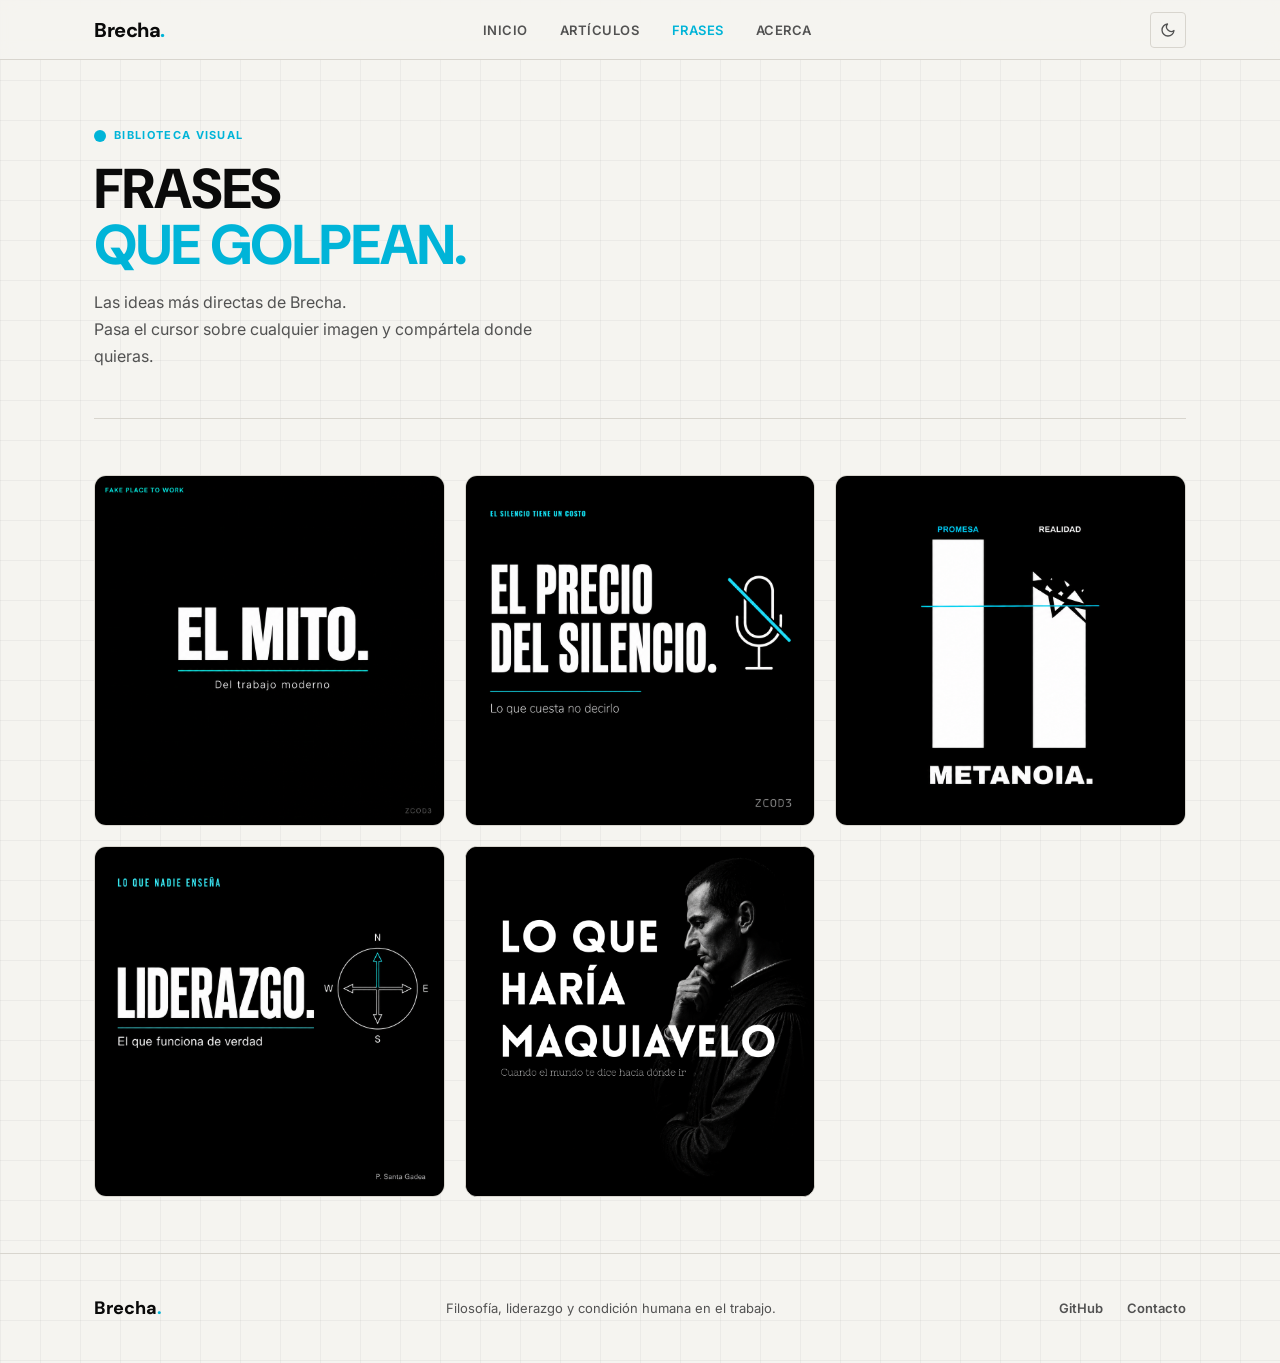
==== commit 5cf3cc80: "feat: compartir en 5 redes sociales desde Frases fuertes Overlay con botones IG / FB / Twitter / Lin" ====
--- a/frases-fuertes.html
+++ b/frases-fuertes.html
@@ -41,58 +41,164 @@
         </p>
         <h1 class="frases-hero__title">Frases<br/><em>que golpean.</em></h1>
         <p class="frases-hero__subtitle">
-          Las ideas más directas de Brecha en formato imagen.<br/>
-          Para guardar, compartir o simplemente leer.
+          Las ideas más directas de Brecha.<br/>
+          Pasa el cursor sobre cualquier imagen y compártela donde quieras.
         </p>
       </div>
 
-      <!-- GALERÍA — Agrega más imágenes duplicando un bloque .frase-card -->
+      <!-- GALERÍA -->
       <div class="frases-grid" id="frases-grid">
 
-        <div class="frase-card" onclick="openLightbox('image/el-mito-del-trabajo-moderno.png')">
+        <div class="frase-card" data-titulo="El mito del trabajo moderno" data-img="image/el-mito-del-trabajo-moderno.png">
           <img src="image/el-mito-del-trabajo-moderno.png" alt="El mito del trabajo moderno" loading="lazy" />
-          <span class="frase-card__label">El mito del trabajo moderno</span>
-        </div>
-
-        <div class="frase-card" onclick="openLightbox('image/el-precio-del-silencio.png')">
+          <div class="frase-card__overlay">
+            <span class="frase-overlay__label">Compartir en</span>
+            <div class="frase-social-row">
+              <!-- Instagram -->
+              <button class="frase-social-btn frase-social-btn--ig" title="Instagram" onclick="compartir('ig',this)">
+                <svg width="18" height="18" viewBox="0 0 24 24" fill="none" stroke="currentColor" stroke-width="2" stroke-linecap="round" stroke-linejoin="round"><rect x="2" y="2" width="20" height="20" rx="5"/><path d="M16 11.37A4 4 0 1 1 12.63 8 4 4 0 0 1 16 11.37z"/><line x1="17.5" y1="6.5" x2="17.51" y2="6.5"/></svg>
+              </button>
+              <!-- Facebook -->
+              <button class="frase-social-btn frase-social-btn--fb" title="Facebook" onclick="compartir('fb',this)">
+                <svg width="18" height="18" viewBox="0 0 24 24" fill="currentColor"><path d="M18 2h-3a5 5 0 0 0-5 5v3H7v4h3v8h4v-8h3l1-4h-4V7a1 1 0 0 1 1-1h3z"/></svg>
+              </button>
+              <!-- Twitter / X -->
+              <button class="frase-social-btn frase-social-btn--tw" title="Twitter / X" onclick="compartir('tw',this)">
+                <svg width="16" height="16" viewBox="0 0 24 24" fill="currentColor"><path d="M18.244 2.25h3.308l-7.227 8.26 8.502 11.24H16.17l-5.214-6.817L4.99 21.75H1.68l7.73-8.835L1.254 2.25H8.08l4.713 6.231zm-1.161 17.52h1.833L7.084 4.126H5.117z"/></svg>
+              </button>
+              <!-- LinkedIn -->
+              <button class="frase-social-btn frase-social-btn--li" title="LinkedIn" onclick="compartir('li',this)">
+                <svg width="18" height="18" viewBox="0 0 24 24" fill="currentColor"><path d="M16 8a6 6 0 0 1 6 6v7h-4v-7a2 2 0 0 0-2-2 2 2 0 0 0-2 2v7h-4v-7a6 6 0 0 1 6-6z"/><rect x="2" y="9" width="4" height="12"/><circle cx="4" cy="4" r="2"/></svg>
+              </button>
+              <!-- Threads -->
+              <button class="frase-social-btn frase-social-btn--th" title="Threads" onclick="compartir('th',this)">
+                <svg width="17" height="17" viewBox="0 0 24 24" fill="currentColor"><path d="M12.186 24h-.007c-3.581-.024-6.334-1.205-8.184-3.509C2.35 18.44 1.5 15.586 1.5 12.068c0-7.609 4.73-12.08 10.5-12.068 3.531 0 6.162 1.56 7.616 4.392l-2.042 1.056C16.456 3.205 14.599 2.093 12 2.093c-4.756-.005-8.407 3.6-8.407 9.975 0 2.891.737 5.174 2.13 6.694 1.296 1.414 3.108 2.147 5.27 2.147h.004c2.09-.013 3.66-.773 4.664-2.26.767-1.133 1.105-2.682 1.012-4.61-.39.143-.798.264-1.22.36-1.07.24-2.157.32-3.144.243-1.016-.08-2.008-.357-2.778-.847-.915-.583-1.458-1.5-1.458-2.54v-.01c0-1.132.565-2.15 1.546-2.875.853-.63 1.97-.967 3.24-.976 1.265-.01 2.43.32 3.312.89l.003.002c.19-.539.285-1.11.285-1.703 0-1.015-.322-1.903-.909-2.477-.59-.578-1.433-.871-2.511-.871-.974 0-1.8.285-2.456.849a3.847 3.847 0 0 0-1.231 2.03l-2.13-.47a5.956 5.956 0 0 1 1.82-3.003C9.66 2.4 10.82 2 12.186 2c1.653 0 2.996.498 3.996 1.48 1.002.985 1.508 2.345 1.508 4.044 0 .973-.182 1.91-.537 2.787.2.185.39.38.57.586 1.133 1.308 1.66 3.007 1.66 5.345 0 2.626-.544 4.701-1.616 6.172-1.152 1.58-2.887 2.418-5.177 2.586z"/></svg>
+              </button>
+            </div>
+            <button class="frase-download-link" onclick="descargar('image/el-mito-del-trabajo-moderno.png','el-mito-del-trabajo-moderno.png')">↓ Descargar imagen</button>
+          </div>
+        </div>
+
+        <div class="frase-card" data-titulo="El precio del silencio" data-img="image/el-precio-del-silencio.png">
           <img src="image/el-precio-del-silencio.png" alt="El precio del silencio" loading="lazy" />
-          <span class="frase-card__label">El precio del silencio</span>
-        </div>
-
-        <div class="frase-card" onclick="openLightbox('image/metanoia-y-el-sistema.png')">
+          <div class="frase-card__overlay">
+            <span class="frase-overlay__label">Compartir en</span>
+            <div class="frase-social-row">
+              <button class="frase-social-btn frase-social-btn--ig" title="Instagram" onclick="compartir('ig',this)">
+                <svg width="18" height="18" viewBox="0 0 24 24" fill="none" stroke="currentColor" stroke-width="2" stroke-linecap="round" stroke-linejoin="round"><rect x="2" y="2" width="20" height="20" rx="5"/><path d="M16 11.37A4 4 0 1 1 12.63 8 4 4 0 0 1 16 11.37z"/><line x1="17.5" y1="6.5" x2="17.51" y2="6.5"/></svg>
+              </button>
+              <button class="frase-social-btn frase-social-btn--fb" title="Facebook" onclick="compartir('fb',this)">
+                <svg width="18" height="18" viewBox="0 0 24 24" fill="currentColor"><path d="M18 2h-3a5 5 0 0 0-5 5v3H7v4h3v8h4v-8h3l1-4h-4V7a1 1 0 0 1 1-1h3z"/></svg>
+              </button>
+              <button class="frase-social-btn frase-social-btn--tw" title="Twitter / X" onclick="compartir('tw',this)">
+                <svg width="16" height="16" viewBox="0 0 24 24" fill="currentColor"><path d="M18.244 2.25h3.308l-7.227 8.26 8.502 11.24H16.17l-5.214-6.817L4.99 21.75H1.68l7.73-8.835L1.254 2.25H8.08l4.713 6.231zm-1.161 17.52h1.833L7.084 4.126H5.117z"/></svg>
+              </button>
+              <button class="frase-social-btn frase-social-btn--li" title="LinkedIn" onclick="compartir('li',this)">
+                <svg width="18" height="18" viewBox="0 0 24 24" fill="currentColor"><path d="M16 8a6 6 0 0 1 6 6v7h-4v-7a2 2 0 0 0-2-2 2 2 0 0 0-2 2v7h-4v-7a6 6 0 0 1 6-6z"/><rect x="2" y="9" width="4" height="12"/><circle cx="4" cy="4" r="2"/></svg>
+              </button>
+              <button class="frase-social-btn frase-social-btn--th" title="Threads" onclick="compartir('th',this)">
+                <svg width="17" height="17" viewBox="0 0 24 24" fill="currentColor"><path d="M12.186 24h-.007c-3.581-.024-6.334-1.205-8.184-3.509C2.35 18.44 1.5 15.586 1.5 12.068c0-7.609 4.73-12.08 10.5-12.068 3.531 0 6.162 1.56 7.616 4.392l-2.042 1.056C16.456 3.205 14.599 2.093 12 2.093c-4.756-.005-8.407 3.6-8.407 9.975 0 2.891.737 5.174 2.13 6.694 1.296 1.414 3.108 2.147 5.27 2.147h.004c2.09-.013 3.66-.773 4.664-2.26.767-1.133 1.105-2.682 1.012-4.61-.39.143-.798.264-1.22.36-1.07.24-2.157.32-3.144.243-1.016-.08-2.008-.357-2.778-.847-.915-.583-1.458-1.5-1.458-2.54v-.01c0-1.132.565-2.15 1.546-2.875.853-.63 1.97-.967 3.24-.976 1.265-.01 2.43.32 3.312.89l.003.002c.19-.539.285-1.11.285-1.703 0-1.015-.322-1.903-.909-2.477-.59-.578-1.433-.871-2.511-.871-.974 0-1.8.285-2.456.849a3.847 3.847 0 0 0-1.231 2.03l-2.13-.47a5.956 5.956 0 0 1 1.82-3.003C9.66 2.4 10.82 2 12.186 2c1.653 0 2.996.498 3.996 1.48 1.002.985 1.508 2.345 1.508 4.044 0 .973-.182 1.91-.537 2.787.2.185.39.38.57.586 1.133 1.308 1.66 3.007 1.66 5.345 0 2.626-.544 4.701-1.616 6.172-1.152 1.58-2.887 2.418-5.177 2.586z"/></svg>
+              </button>
+            </div>
+            <button class="frase-download-link" onclick="descargar('image/el-precio-del-silencio.png','el-precio-del-silencio.png')">↓ Descargar imagen</button>
+          </div>
+        </div>
+
+        <div class="frase-card" data-titulo="Metanoia y el sistema" data-img="image/metanoia-y-el-sistema.png">
           <img src="image/metanoia-y-el-sistema.png" alt="Metanoia y el sistema" loading="lazy" />
-          <span class="frase-card__label">Metanoia y el sistema</span>
-        </div>
-
-        <div class="frase-card" onclick="openLightbox('image/el-liderazgo-que-nadie-ensena.png')">
+          <div class="frase-card__overlay">
+            <span class="frase-overlay__label">Compartir en</span>
+            <div class="frase-social-row">
+              <button class="frase-social-btn frase-social-btn--ig" title="Instagram" onclick="compartir('ig',this)">
+                <svg width="18" height="18" viewBox="0 0 24 24" fill="none" stroke="currentColor" stroke-width="2" stroke-linecap="round" stroke-linejoin="round"><rect x="2" y="2" width="20" height="20" rx="5"/><path d="M16 11.37A4 4 0 1 1 12.63 8 4 4 0 0 1 16 11.37z"/><line x1="17.5" y1="6.5" x2="17.51" y2="6.5"/></svg>
+              </button>
+              <button class="frase-social-btn frase-social-btn--fb" title="Facebook" onclick="compartir('fb',this)">
+                <svg width="18" height="18" viewBox="0 0 24 24" fill="currentColor"><path d="M18 2h-3a5 5 0 0 0-5 5v3H7v4h3v8h4v-8h3l1-4h-4V7a1 1 0 0 1 1-1h3z"/></svg>
+              </button>
+              <button class="frase-social-btn frase-social-btn--tw" title="Twitter / X" onclick="compartir('tw',this)">
+                <svg width="16" height="16" viewBox="0 0 24 24" fill="currentColor"><path d="M18.244 2.25h3.308l-7.227 8.26 8.502 11.24H16.17l-5.214-6.817L4.99 21.75H1.68l7.73-8.835L1.254 2.25H8.08l4.713 6.231zm-1.161 17.52h1.833L7.084 4.126H5.117z"/></svg>
+              </button>
+              <button class="frase-social-btn frase-social-btn--li" title="LinkedIn" onclick="compartir('li',this)">
+                <svg width="18" height="18" viewBox="0 0 24 24" fill="currentColor"><path d="M16 8a6 6 0 0 1 6 6v7h-4v-7a2 2 0 0 0-2-2 2 2 0 0 0-2 2v7h-4v-7a6 6 0 0 1 6-6z"/><rect x="2" y="9" width="4" height="12"/><circle cx="4" cy="4" r="2"/></svg>
+              </button>
+              <button class="frase-social-btn frase-social-btn--th" title="Threads" onclick="compartir('th',this)">
+                <svg width="17" height="17" viewBox="0 0 24 24" fill="currentColor"><path d="M12.186 24h-.007c-3.581-.024-6.334-1.205-8.184-3.509C2.35 18.44 1.5 15.586 1.5 12.068c0-7.609 4.73-12.08 10.5-12.068 3.531 0 6.162 1.56 7.616 4.392l-2.042 1.056C16.456 3.205 14.599 2.093 12 2.093c-4.756-.005-8.407 3.6-8.407 9.975 0 2.891.737 5.174 2.13 6.694 1.296 1.414 3.108 2.147 5.27 2.147h.004c2.09-.013 3.66-.773 4.664-2.26.767-1.133 1.105-2.682 1.012-4.61-.39.143-.798.264-1.22.36-1.07.24-2.157.32-3.144.243-1.016-.08-2.008-.357-2.778-.847-.915-.583-1.458-1.5-1.458-2.54v-.01c0-1.132.565-2.15 1.546-2.875.853-.63 1.97-.967 3.24-.976 1.265-.01 2.43.32 3.312.89l.003.002c.19-.539.285-1.11.285-1.703 0-1.015-.322-1.903-.909-2.477-.59-.578-1.433-.871-2.511-.871-.974 0-1.8.285-2.456.849a3.847 3.847 0 0 0-1.231 2.03l-2.13-.47a5.956 5.956 0 0 1 1.82-3.003C9.66 2.4 10.82 2 12.186 2c1.653 0 2.996.498 3.996 1.48 1.002.985 1.508 2.345 1.508 4.044 0 .973-.182 1.91-.537 2.787.2.185.39.38.57.586 1.133 1.308 1.66 3.007 1.66 5.345 0 2.626-.544 4.701-1.616 6.172-1.152 1.58-2.887 2.418-5.177 2.586z"/></svg>
+              </button>
+            </div>
+            <button class="frase-download-link" onclick="descargar('image/metanoia-y-el-sistema.png','metanoia-y-el-sistema.png')">↓ Descargar imagen</button>
+          </div>
+        </div>
+
+        <div class="frase-card" data-titulo="El liderazgo que nadie enseña" data-img="image/el-liderazgo-que-nadie-ensena.png">
           <img src="image/el-liderazgo-que-nadie-ensena.png" alt="El liderazgo que nadie enseña" loading="lazy" />
-          <span class="frase-card__label">El liderazgo que nadie enseña</span>
-        </div>
-
-        <div class="frase-card" onclick="openLightbox('image/MAquievalo.png')">
+          <div class="frase-card__overlay">
+            <span class="frase-overlay__label">Compartir en</span>
+            <div class="frase-social-row">
+              <button class="frase-social-btn frase-social-btn--ig" title="Instagram" onclick="compartir('ig',this)">
+                <svg width="18" height="18" viewBox="0 0 24 24" fill="none" stroke="currentColor" stroke-width="2" stroke-linecap="round" stroke-linejoin="round"><rect x="2" y="2" width="20" height="20" rx="5"/><path d="M16 11.37A4 4 0 1 1 12.63 8 4 4 0 0 1 16 11.37z"/><line x1="17.5" y1="6.5" x2="17.51" y2="6.5"/></svg>
+              </button>
+              <button class="frase-social-btn frase-social-btn--fb" title="Facebook" onclick="compartir('fb',this)">
+                <svg width="18" height="18" viewBox="0 0 24 24" fill="currentColor"><path d="M18 2h-3a5 5 0 0 0-5 5v3H7v4h3v8h4v-8h3l1-4h-4V7a1 1 0 0 1 1-1h3z"/></svg>
+              </button>
+              <button class="frase-social-btn frase-social-btn--tw" title="Twitter / X" onclick="compartir('tw',this)">
+                <svg width="16" height="16" viewBox="0 0 24 24" fill="currentColor"><path d="M18.244 2.25h3.308l-7.227 8.26 8.502 11.24H16.17l-5.214-6.817L4.99 21.75H1.68l7.73-8.835L1.254 2.25H8.08l4.713 6.231zm-1.161 17.52h1.833L7.084 4.126H5.117z"/></svg>
+              </button>
+              <button class="frase-social-btn frase-social-btn--li" title="LinkedIn" onclick="compartir('li',this)">
+                <svg width="18" height="18" viewBox="0 0 24 24" fill="currentColor"><path d="M16 8a6 6 0 0 1 6 6v7h-4v-7a2 2 0 0 0-2-2 2 2 0 0 0-2 2v7h-4v-7a6 6 0 0 1 6-6z"/><rect x="2" y="9" width="4" height="12"/><circle cx="4" cy="4" r="2"/></svg>
+              </button>
+              <button class="frase-social-btn frase-social-btn--th" title="Threads" onclick="compartir('th',this)">
+                <svg width="17" height="17" viewBox="0 0 24 24" fill="currentColor"><path d="M12.186 24h-.007c-3.581-.024-6.334-1.205-8.184-3.509C2.35 18.44 1.5 15.586 1.5 12.068c0-7.609 4.73-12.08 10.5-12.068 3.531 0 6.162 1.56 7.616 4.392l-2.042 1.056C16.456 3.205 14.599 2.093 12 2.093c-4.756-.005-8.407 3.6-8.407 9.975 0 2.891.737 5.174 2.13 6.694 1.296 1.414 3.108 2.147 5.27 2.147h.004c2.09-.013 3.66-.773 4.664-2.26.767-1.133 1.105-2.682 1.012-4.61-.39.143-.798.264-1.22.36-1.07.24-2.157.32-3.144.243-1.016-.08-2.008-.357-2.778-.847-.915-.583-1.458-1.5-1.458-2.54v-.01c0-1.132.565-2.15 1.546-2.875.853-.63 1.97-.967 3.24-.976 1.265-.01 2.43.32 3.312.89l.003.002c.19-.539.285-1.11.285-1.703 0-1.015-.322-1.903-.909-2.477-.59-.578-1.433-.871-2.511-.871-.974 0-1.8.285-2.456.849a3.847 3.847 0 0 0-1.231 2.03l-2.13-.47a5.956 5.956 0 0 1 1.82-3.003C9.66 2.4 10.82 2 12.186 2c1.653 0 2.996.498 3.996 1.48 1.002.985 1.508 2.345 1.508 4.044 0 .973-.182 1.91-.537 2.787.2.185.39.38.57.586 1.133 1.308 1.66 3.007 1.66 5.345 0 2.626-.544 4.701-1.616 6.172-1.152 1.58-2.887 2.418-5.177 2.586z"/></svg>
+              </button>
+            </div>
+            <button class="frase-download-link" onclick="descargar('image/el-liderazgo-que-nadie-ensena.png','el-liderazgo-que-nadie-ensena.png')">↓ Descargar imagen</button>
+          </div>
+        </div>
+
+        <div class="frase-card" data-titulo="Lo que haría Maquiavelo" data-img="image/MAquievalo.png">
           <img src="image/MAquievalo.png" alt="Lo que haría Maquiavelo" loading="lazy" />
-          <span class="frase-card__label">Lo que haría Maquiavelo</span>
-        </div>
-
-        <!-- PLANTILLA PARA AGREGAR MÁS:
-        <div class="frase-card" onclick="openLightbox('image/NOMBRE-DEL-ARCHIVO.png')">
-          <img src="image/NOMBRE-DEL-ARCHIVO.png" alt="Descripción" loading="lazy" />
-          <span class="frase-card__label">Título de la frase</span>
+          <div class="frase-card__overlay">
+            <span class="frase-overlay__label">Compartir en</span>
+            <div class="frase-social-row">
+              <button class="frase-social-btn frase-social-btn--ig" title="Instagram" onclick="compartir('ig',this)">
+                <svg width="18" height="18" viewBox="0 0 24 24" fill="none" stroke="currentColor" stroke-width="2" stroke-linecap="round" stroke-linejoin="round"><rect x="2" y="2" width="20" height="20" rx="5"/><path d="M16 11.37A4 4 0 1 1 12.63 8 4 4 0 0 1 16 11.37z"/><line x1="17.5" y1="6.5" x2="17.51" y2="6.5"/></svg>
+              </button>
+              <button class="frase-social-btn frase-social-btn--fb" title="Facebook" onclick="compartir('fb',this)">
+                <svg width="18" height="18" viewBox="0 0 24 24" fill="currentColor"><path d="M18 2h-3a5 5 0 0 0-5 5v3H7v4h3v8h4v-8h3l1-4h-4V7a1 1 0 0 1 1-1h3z"/></svg>
+              </button>
+              <button class="frase-social-btn frase-social-btn--tw" title="Twitter / X" onclick="compartir('tw',this)">
+                <svg width="16" height="16" viewBox="0 0 24 24" fill="currentColor"><path d="M18.244 2.25h3.308l-7.227 8.26 8.502 11.24H16.17l-5.214-6.817L4.99 21.75H1.68l7.73-8.835L1.254 2.25H8.08l4.713 6.231zm-1.161 17.52h1.833L7.084 4.126H5.117z"/></svg>
+              </button>
+              <button class="frase-social-btn frase-social-btn--li" title="LinkedIn" onclick="compartir('li',this)">
+                <svg width="18" height="18" viewBox="0 0 24 24" fill="currentColor"><path d="M16 8a6 6 0 0 1 6 6v7h-4v-7a2 2 0 0 0-2-2 2 2 0 0 0-2 2v7h-4v-7a6 6 0 0 1 6-6z"/><rect x="2" y="9" width="4" height="12"/><circle cx="4" cy="4" r="2"/></svg>
+              </button>
+              <button class="frase-social-btn frase-social-btn--th" title="Threads" onclick="compartir('th',this)">
+                <svg width="17" height="17" viewBox="0 0 24 24" fill="currentColor"><path d="M12.186 24h-.007c-3.581-.024-6.334-1.205-8.184-3.509C2.35 18.44 1.5 15.586 1.5 12.068c0-7.609 4.73-12.08 10.5-12.068 3.531 0 6.162 1.56 7.616 4.392l-2.042 1.056C16.456 3.205 14.599 2.093 12 2.093c-4.756-.005-8.407 3.6-8.407 9.975 0 2.891.737 5.174 2.13 6.694 1.296 1.414 3.108 2.147 5.27 2.147h.004c2.09-.013 3.66-.773 4.664-2.26.767-1.133 1.105-2.682 1.012-4.61-.39.143-.798.264-1.22.36-1.07.24-2.157.32-3.144.243-1.016-.08-2.008-.357-2.778-.847-.915-.583-1.458-1.5-1.458-2.54v-.01c0-1.132.565-2.15 1.546-2.875.853-.63 1.97-.967 3.24-.976 1.265-.01 2.43.32 3.312.89l.003.002c.19-.539.285-1.11.285-1.703 0-1.015-.322-1.903-.909-2.477-.59-.578-1.433-.871-2.511-.871-.974 0-1.8.285-2.456.849a3.847 3.847 0 0 0-1.231 2.03l-2.13-.47a5.956 5.956 0 0 1 1.82-3.003C9.66 2.4 10.82 2 12.186 2c1.653 0 2.996.498 3.996 1.48 1.002.985 1.508 2.345 1.508 4.044 0 .973-.182 1.91-.537 2.787.2.185.39.38.57.586 1.133 1.308 1.66 3.007 1.66 5.345 0 2.626-.544 4.701-1.616 6.172-1.152 1.58-2.887 2.418-5.177 2.586z"/></svg>
+              </button>
+            </div>
+            <button class="frase-download-link" onclick="descargar('image/MAquievalo.png','lo-que-haria-maquiavelo.png')">↓ Descargar imagen</button>
+          </div>
+        </div>
+
+        <!-- PLANTILLA PARA AGREGAR MÁS FRASES:
+        <div class="frase-card" data-titulo="TÍTULO" data-img="image/NOMBRE.png">
+          <img src="image/NOMBRE.png" alt="TÍTULO" loading="lazy" />
+          <div class="frase-card__overlay">
+            <span class="frase-overlay__label">Compartir en</span>
+            <div class="frase-social-row">
+              <button class="frase-social-btn frase-social-btn--ig" title="Instagram" onclick="compartir('ig',this)">... IG SVG ...</button>
+              <button class="frase-social-btn frase-social-btn--fb" title="Facebook" onclick="compartir('fb',this)">... FB SVG ...</button>
+              <button class="frase-social-btn frase-social-btn--tw" title="Twitter / X" onclick="compartir('tw',this)">... X SVG ...</button>
+              <button class="frase-social-btn frase-social-btn--li" title="LinkedIn" onclick="compartir('li',this)">... LI SVG ...</button>
+              <button class="frase-social-btn frase-social-btn--th" title="Threads" onclick="compartir('th',this)">... TH SVG ...</button>
+            </div>
+            <button class="frase-download-link" onclick="descargar('image/NOMBRE.png','NOMBRE.png')">↓ Descargar imagen</button>
+          </div>
         </div>
         -->
 
       </div>
-
     </div>
   </main>
-
-  <!-- Lightbox -->
-  <div class="lightbox" id="lightbox" onclick="closeLightbox()">
-    <button class="lightbox__close" onclick="closeLightbox()" aria-label="Cerrar">
-      <svg width="16" height="16" viewBox="0 0 24 24" fill="none" stroke="currentColor" stroke-width="2.5" stroke-linecap="round" stroke-linejoin="round"><line x1="18" y1="6" x2="6" y2="18"/><line x1="6" y1="6" x2="18" y2="18"/></svg>
-    </button>
-    <img class="lightbox__img" id="lightbox-img" src="" alt="" onclick="event.stopPropagation()" />
-  </div>
 
   <footer class="site-footer">
     <div class="container">
@@ -109,16 +215,75 @@
 
   <script src="assets/js/main.js"></script>
   <script>
-    function openLightbox(src) {
-      document.getElementById('lightbox-img').src = src;
-      document.getElementById('lightbox').classList.add('open');
-      document.body.style.overflow = 'hidden';
+    const PAGE_URL = 'https://thinking.zcod3.com/frases-fuertes.html';
+
+    function compartir(red, btn) {
+      const card  = btn.closest('.frase-card');
+      const titulo = card.dataset.titulo;
+      const img   = card.dataset.img;
+      const texto  = `"${titulo}" — Brecha\n\n${PAGE_URL}`;
+      const url   = encodeURIComponent(PAGE_URL);
+      const txt   = encodeURIComponent(texto);
+
+      switch (red) {
+        case 'ig':
+          // En móvil: compartir el archivo imagen vía Web Share API
+          if (navigator.share) {
+            fetch(img).then(r => r.blob()).then(blob => {
+              const file = new File([blob], 'brecha-frase.png', { type: 'image/png' });
+              if (navigator.canShare && navigator.canShare({ files: [file] })) {
+                navigator.share({ files: [file], title: titulo, text: texto }).catch(() => {});
+              } else {
+                navigator.share({ title: titulo, text: texto, url: PAGE_URL }).catch(() => {});
+              }
+            });
+          } else {
+            // Desktop: descargar la imagen (Instagram no permite postear desde web sin API)
+            descargar(img, 'brecha-frase.png');
+            mostrarToast('Imagen descargada — súbela desde Instagram');
+          }
+          break;
+        case 'fb':
+          window.open(`https://www.facebook.com/sharer/sharer.php?u=${url}`, '_blank');
+          break;
+        case 'tw':
+          window.open(`https://twitter.com/intent/tweet?text=${txt}`, '_blank');
+          break;
+        case 'li':
+          window.open(`https://www.linkedin.com/sharing/share-offsite/?url=${url}`, '_blank');
+          break;
+        case 'th':
+          window.open(`https://www.threads.net/intent/post?text=${txt}`, '_blank');
+          break;
+      }
     }
-    function closeLightbox() {
-      document.getElementById('lightbox').classList.remove('open');
-      document.body.style.overflow = '';
+
+    function descargar(src, filename) {
+      fetch(src)
+        .then(r => r.blob())
+        .then(blob => {
+          const a = document.createElement('a');
+          a.href = URL.createObjectURL(blob);
+          a.download = filename;
+          a.click();
+          URL.revokeObjectURL(a.href);
+        });
     }
-    document.addEventListener('keydown', e => { if (e.key === 'Escape') closeLightbox(); });
+
+    function mostrarToast(msg) {
+      let t = document.getElementById('share-toast');
+      if (!t) {
+        t = document.createElement('div');
+        t.id = 'share-toast';
+        t.className = 'share-toast';
+        document.body.appendChild(t);
+      }
+      t.textContent = msg;
+      t.classList.add('show');
+      setTimeout(() => t.classList.remove('show'), 3500);
+    }
+
+    document.addEventListener('keydown', e => { if (e.key === 'Escape') {} });
   </script>
 </body>
 </html>
--- a/assets/css/style.css
+++ b/assets/css/style.css
@@ -192,7 +192,11 @@
   transition: all var(--transition);
 }
 .tag-btn:hover { border-color: var(--color-primary); color: var(--color-primary); }
-.tag-btn.active { background: var(--color-primary); border-color: var(--color-primary); color: #fff; }
+.tag-btn.active { background: var(--color-primary); border-color: var(--color-primary); color: var(--color-background); }
+
+[data-theme="dark"] .tag-btn       { border-color: #333; color: #888; }
+[data-theme="dark"] .tag-btn:hover { border-color: #fff; color: #fff; }
+[data-theme="dark"] .tag-btn.active { background: #fff; border-color: #fff; color: #0A0A0A; }
 
 /* ─── Post Grid ──────────────────────────────────────────────── */
 .posts-grid {
@@ -483,14 +487,16 @@
 .post-header__cover {
   border-radius: var(--radius-lg);
   overflow: hidden;
-  max-height: 360px;
-  margin-bottom: 24px;
+  aspect-ratio: 1/1;
+  max-width: 560px;
+  margin: 0 auto 28px;
 }
 
 .post-header__cover img {
   width: 100%;
   height: 100%;
   object-fit: cover;
+  object-position: top;
   display: block;
 }
 
@@ -1293,12 +1299,55 @@
 
 /* ─── Animations ─────────────────────────────────────────────── */
 @media (prefers-reduced-motion: no-preference) {
+
+  /* Hero entrada */
+  .hero__tag   { animation: fadeDown 0.5s ease-out both; }
+  .hero__title { animation: fadeDown 0.55s ease-out both 0.08s; }
+  .hero__subtitle { animation: fadeDown 0.55s ease-out both 0.16s; }
+  .hero__meta  { animation: fadeDown 0.55s ease-out both 0.24s; }
+
+  @keyframes fadeDown {
+    from { opacity: 0; transform: translateY(-14px); }
+    to   { opacity: 1; transform: translateY(0); }
+  }
+
+  /* Cards — scroll reveal via .is-visible class (JS) */
   .post-card, .post-card--featured {
-    animation: fadeUp 0.5s ease-out both;
+    opacity: 0;
+    transform: translateY(28px);
+    transition: opacity 0.5s ease-out, transform 0.5s ease-out;
   }
-  .post-card:nth-child(2) { animation-delay: 0.06s; }
-  .post-card:nth-child(3) { animation-delay: 0.12s; }
-  .post-card:nth-child(4) { animation-delay: 0.18s; }
+  .post-card.is-visible, .post-card--featured.is-visible {
+    opacity: 1;
+    transform: translateY(0);
+  }
+
+  /* Frase cards reveal */
+  .frase-card {
+    opacity: 0;
+    transform: scale(0.96) translateY(16px);
+    transition: opacity 0.45s ease-out, transform 0.45s ease-out;
+  }
+  .frase-card.is-visible {
+    opacity: 1;
+    transform: scale(1) translateY(0);
+  }
+
+  /* Tag buttons pop-in */
+  .tag-btn {
+    animation: popIn 0.35s ease-out both;
+  }
+  .tag-btn:nth-child(1) { animation-delay: 0.05s; }
+  .tag-btn:nth-child(2) { animation-delay: 0.10s; }
+  .tag-btn:nth-child(3) { animation-delay: 0.15s; }
+  .tag-btn:nth-child(4) { animation-delay: 0.20s; }
+  .tag-btn:nth-child(5) { animation-delay: 0.25s; }
+  .tag-btn:nth-child(6) { animation-delay: 0.30s; }
+
+  @keyframes popIn {
+    from { opacity: 0; transform: scale(0.85); }
+    to   { opacity: 1; transform: scale(1); }
+  }
 
   @keyframes fadeUp {
     from { opacity: 0; transform: translateY(20px); }
@@ -1442,22 +1491,73 @@
   display: block;
   transition: opacity 0.3s ease;
 }
-.frase-card:hover img { opacity: 0.85; }
-.frase-card__label {
+.frase-card:hover img { opacity: 0.55; }
+
+.frase-card__overlay {
   position: absolute;
-  bottom: 0; left: 0; right: 0;
-  padding: 20px 20px 16px;
-  background: linear-gradient(transparent, rgba(0,0,0,0.75));
-  font-family: var(--font-heading);
+  inset: 0;
+  display: flex;
+  flex-direction: column;
+  align-items: center;
+  justify-content: center;
+  gap: 16px;
+  background: rgba(0,0,0,0.68);
+  opacity: 0;
+  transition: opacity 0.22s ease;
+  padding: 24px;
+}
+.frase-card:hover .frase-card__overlay { opacity: 1; }
+
+.frase-overlay__label {
+  font-family: var(--font-heading);
+  font-size: 0.6875rem;
+  font-weight: 700;
+  letter-spacing: 0.14em;
+  text-transform: uppercase;
+  color: rgba(255,255,255,0.5);
+}
+
+/* Row of social platform buttons */
+.frase-social-row {
+  display: flex;
+  gap: 10px;
+  align-items: center;
+}
+
+.frase-social-btn {
+  width: 44px;
+  height: 44px;
+  border-radius: 50%;
+  border: 1.5px solid rgba(255,255,255,0.2);
+  background: rgba(255,255,255,0.07);
+  color: #fff;
+  display: flex;
+  align-items: center;
+  justify-content: center;
+  cursor: pointer;
+  transition: background 0.15s, border-color 0.15s, transform 0.15s;
+  flex-shrink: 0;
+}
+.frase-social-btn:hover { transform: scale(1.12); border-color: rgba(255,255,255,0.7); background: rgba(255,255,255,0.16); }
+.frase-social-btn--ig:hover { background: #E1306C; border-color: #E1306C; }
+.frase-social-btn--fb:hover { background: #1877F2; border-color: #1877F2; }
+.frase-social-btn--tw:hover { background: #000; border-color: #fff; }
+.frase-social-btn--li:hover { background: #0A66C2; border-color: #0A66C2; }
+.frase-social-btn--th:hover { background: #111; border-color: #fff; }
+
+.frase-download-link {
+  font-family: var(--font-body);
   font-size: 0.75rem;
-  font-weight: 700;
-  letter-spacing: 0.06em;
-  text-transform: uppercase;
-  color: rgba(255,255,255,0.7);
-  opacity: 0;
-  transition: opacity 0.25s ease;
-}
-.frase-card:hover .frase-card__label { opacity: 1; }
+  color: rgba(255,255,255,0.45);
+  cursor: pointer;
+  background: none;
+  border: none;
+  letter-spacing: 0.04em;
+  text-decoration: underline;
+  text-underline-offset: 3px;
+  transition: color 0.15s;
+}
+.frase-download-link:hover { color: rgba(255,255,255,0.85); }
 
 .frases-empty {
   grid-column: 1/-1;
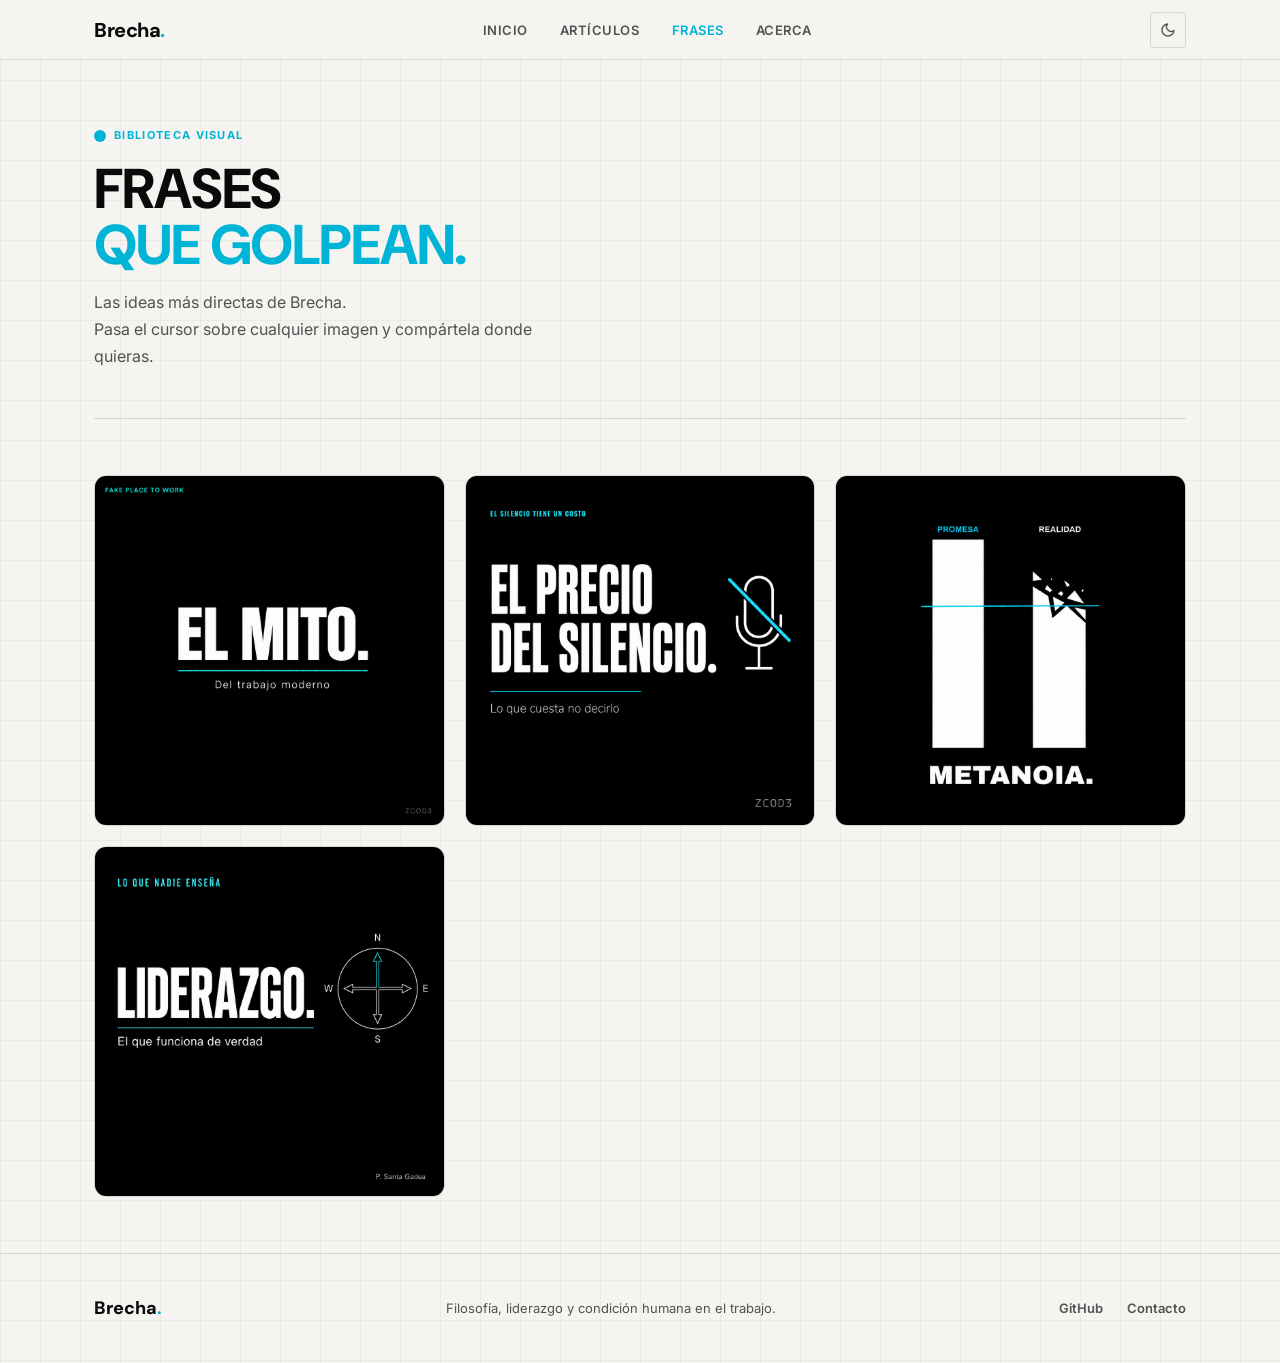
==== commit ca4d7e97: "fix: quitar botón descargar — solo iconos de compartir en redes Co-Authored-By: Claude Sonnet 4.6 <n" ====
--- a/frases-fuertes.html
+++ b/frases-fuertes.html
@@ -1,4 +1,4 @@
-<!DOCTYPE html>
+﻿<!DOCTYPE html>
 <html lang="es">
 <head>
   <meta charset="UTF-8" />
@@ -75,7 +75,6 @@
                 <svg width="17" height="17" viewBox="0 0 24 24" fill="currentColor"><path d="M12.186 24h-.007c-3.581-.024-6.334-1.205-8.184-3.509C2.35 18.44 1.5 15.586 1.5 12.068c0-7.609 4.73-12.08 10.5-12.068 3.531 0 6.162 1.56 7.616 4.392l-2.042 1.056C16.456 3.205 14.599 2.093 12 2.093c-4.756-.005-8.407 3.6-8.407 9.975 0 2.891.737 5.174 2.13 6.694 1.296 1.414 3.108 2.147 5.27 2.147h.004c2.09-.013 3.66-.773 4.664-2.26.767-1.133 1.105-2.682 1.012-4.61-.39.143-.798.264-1.22.36-1.07.24-2.157.32-3.144.243-1.016-.08-2.008-.357-2.778-.847-.915-.583-1.458-1.5-1.458-2.54v-.01c0-1.132.565-2.15 1.546-2.875.853-.63 1.97-.967 3.24-.976 1.265-.01 2.43.32 3.312.89l.003.002c.19-.539.285-1.11.285-1.703 0-1.015-.322-1.903-.909-2.477-.59-.578-1.433-.871-2.511-.871-.974 0-1.8.285-2.456.849a3.847 3.847 0 0 0-1.231 2.03l-2.13-.47a5.956 5.956 0 0 1 1.82-3.003C9.66 2.4 10.82 2 12.186 2c1.653 0 2.996.498 3.996 1.48 1.002.985 1.508 2.345 1.508 4.044 0 .973-.182 1.91-.537 2.787.2.185.39.38.57.586 1.133 1.308 1.66 3.007 1.66 5.345 0 2.626-.544 4.701-1.616 6.172-1.152 1.58-2.887 2.418-5.177 2.586z"/></svg>
               </button>
             </div>
-            <button class="frase-download-link" onclick="descargar('image/el-mito-del-trabajo-moderno.png','el-mito-del-trabajo-moderno.png')">↓ Descargar imagen</button>
           </div>
         </div>
 
@@ -100,7 +99,6 @@
                 <svg width="17" height="17" viewBox="0 0 24 24" fill="currentColor"><path d="M12.186 24h-.007c-3.581-.024-6.334-1.205-8.184-3.509C2.35 18.44 1.5 15.586 1.5 12.068c0-7.609 4.73-12.08 10.5-12.068 3.531 0 6.162 1.56 7.616 4.392l-2.042 1.056C16.456 3.205 14.599 2.093 12 2.093c-4.756-.005-8.407 3.6-8.407 9.975 0 2.891.737 5.174 2.13 6.694 1.296 1.414 3.108 2.147 5.27 2.147h.004c2.09-.013 3.66-.773 4.664-2.26.767-1.133 1.105-2.682 1.012-4.61-.39.143-.798.264-1.22.36-1.07.24-2.157.32-3.144.243-1.016-.08-2.008-.357-2.778-.847-.915-.583-1.458-1.5-1.458-2.54v-.01c0-1.132.565-2.15 1.546-2.875.853-.63 1.97-.967 3.24-.976 1.265-.01 2.43.32 3.312.89l.003.002c.19-.539.285-1.11.285-1.703 0-1.015-.322-1.903-.909-2.477-.59-.578-1.433-.871-2.511-.871-.974 0-1.8.285-2.456.849a3.847 3.847 0 0 0-1.231 2.03l-2.13-.47a5.956 5.956 0 0 1 1.82-3.003C9.66 2.4 10.82 2 12.186 2c1.653 0 2.996.498 3.996 1.48 1.002.985 1.508 2.345 1.508 4.044 0 .973-.182 1.91-.537 2.787.2.185.39.38.57.586 1.133 1.308 1.66 3.007 1.66 5.345 0 2.626-.544 4.701-1.616 6.172-1.152 1.58-2.887 2.418-5.177 2.586z"/></svg>
               </button>
             </div>
-            <button class="frase-download-link" onclick="descargar('image/el-precio-del-silencio.png','el-precio-del-silencio.png')">↓ Descargar imagen</button>
           </div>
         </div>
 
@@ -125,7 +123,6 @@
                 <svg width="17" height="17" viewBox="0 0 24 24" fill="currentColor"><path d="M12.186 24h-.007c-3.581-.024-6.334-1.205-8.184-3.509C2.35 18.44 1.5 15.586 1.5 12.068c0-7.609 4.73-12.08 10.5-12.068 3.531 0 6.162 1.56 7.616 4.392l-2.042 1.056C16.456 3.205 14.599 2.093 12 2.093c-4.756-.005-8.407 3.6-8.407 9.975 0 2.891.737 5.174 2.13 6.694 1.296 1.414 3.108 2.147 5.27 2.147h.004c2.09-.013 3.66-.773 4.664-2.26.767-1.133 1.105-2.682 1.012-4.61-.39.143-.798.264-1.22.36-1.07.24-2.157.32-3.144.243-1.016-.08-2.008-.357-2.778-.847-.915-.583-1.458-1.5-1.458-2.54v-.01c0-1.132.565-2.15 1.546-2.875.853-.63 1.97-.967 3.24-.976 1.265-.01 2.43.32 3.312.89l.003.002c.19-.539.285-1.11.285-1.703 0-1.015-.322-1.903-.909-2.477-.59-.578-1.433-.871-2.511-.871-.974 0-1.8.285-2.456.849a3.847 3.847 0 0 0-1.231 2.03l-2.13-.47a5.956 5.956 0 0 1 1.82-3.003C9.66 2.4 10.82 2 12.186 2c1.653 0 2.996.498 3.996 1.48 1.002.985 1.508 2.345 1.508 4.044 0 .973-.182 1.91-.537 2.787.2.185.39.38.57.586 1.133 1.308 1.66 3.007 1.66 5.345 0 2.626-.544 4.701-1.616 6.172-1.152 1.58-2.887 2.418-5.177 2.586z"/></svg>
               </button>
             </div>
-            <button class="frase-download-link" onclick="descargar('image/metanoia-y-el-sistema.png','metanoia-y-el-sistema.png')">↓ Descargar imagen</button>
           </div>
         </div>
 
@@ -150,7 +147,6 @@
                 <svg width="17" height="17" viewBox="0 0 24 24" fill="currentColor"><path d="M12.186 24h-.007c-3.581-.024-6.334-1.205-8.184-3.509C2.35 18.44 1.5 15.586 1.5 12.068c0-7.609 4.73-12.08 10.5-12.068 3.531 0 6.162 1.56 7.616 4.392l-2.042 1.056C16.456 3.205 14.599 2.093 12 2.093c-4.756-.005-8.407 3.6-8.407 9.975 0 2.891.737 5.174 2.13 6.694 1.296 1.414 3.108 2.147 5.27 2.147h.004c2.09-.013 3.66-.773 4.664-2.26.767-1.133 1.105-2.682 1.012-4.61-.39.143-.798.264-1.22.36-1.07.24-2.157.32-3.144.243-1.016-.08-2.008-.357-2.778-.847-.915-.583-1.458-1.5-1.458-2.54v-.01c0-1.132.565-2.15 1.546-2.875.853-.63 1.97-.967 3.24-.976 1.265-.01 2.43.32 3.312.89l.003.002c.19-.539.285-1.11.285-1.703 0-1.015-.322-1.903-.909-2.477-.59-.578-1.433-.871-2.511-.871-.974 0-1.8.285-2.456.849a3.847 3.847 0 0 0-1.231 2.03l-2.13-.47a5.956 5.956 0 0 1 1.82-3.003C9.66 2.4 10.82 2 12.186 2c1.653 0 2.996.498 3.996 1.48 1.002.985 1.508 2.345 1.508 4.044 0 .973-.182 1.91-.537 2.787.2.185.39.38.57.586 1.133 1.308 1.66 3.007 1.66 5.345 0 2.626-.544 4.701-1.616 6.172-1.152 1.58-2.887 2.418-5.177 2.586z"/></svg>
               </button>
             </div>
-            <button class="frase-download-link" onclick="descargar('image/el-liderazgo-que-nadie-ensena.png','el-liderazgo-que-nadie-ensena.png')">↓ Descargar imagen</button>
           </div>
         </div>
 
@@ -175,7 +171,6 @@
                 <svg width="17" height="17" viewBox="0 0 24 24" fill="currentColor"><path d="M12.186 24h-.007c-3.581-.024-6.334-1.205-8.184-3.509C2.35 18.44 1.5 15.586 1.5 12.068c0-7.609 4.73-12.08 10.5-12.068 3.531 0 6.162 1.56 7.616 4.392l-2.042 1.056C16.456 3.205 14.599 2.093 12 2.093c-4.756-.005-8.407 3.6-8.407 9.975 0 2.891.737 5.174 2.13 6.694 1.296 1.414 3.108 2.147 5.27 2.147h.004c2.09-.013 3.66-.773 4.664-2.26.767-1.133 1.105-2.682 1.012-4.61-.39.143-.798.264-1.22.36-1.07.24-2.157.32-3.144.243-1.016-.08-2.008-.357-2.778-.847-.915-.583-1.458-1.5-1.458-2.54v-.01c0-1.132.565-2.15 1.546-2.875.853-.63 1.97-.967 3.24-.976 1.265-.01 2.43.32 3.312.89l.003.002c.19-.539.285-1.11.285-1.703 0-1.015-.322-1.903-.909-2.477-.59-.578-1.433-.871-2.511-.871-.974 0-1.8.285-2.456.849a3.847 3.847 0 0 0-1.231 2.03l-2.13-.47a5.956 5.956 0 0 1 1.82-3.003C9.66 2.4 10.82 2 12.186 2c1.653 0 2.996.498 3.996 1.48 1.002.985 1.508 2.345 1.508 4.044 0 .973-.182 1.91-.537 2.787.2.185.39.38.57.586 1.133 1.308 1.66 3.007 1.66 5.345 0 2.626-.544 4.701-1.616 6.172-1.152 1.58-2.887 2.418-5.177 2.586z"/></svg>
               </button>
             </div>
-            <button class="frase-download-link" onclick="descargar('image/MAquievalo.png','lo-que-haria-maquiavelo.png')">↓ Descargar imagen</button>
           </div>
         </div>
 
@@ -191,7 +186,6 @@
               <button class="frase-social-btn frase-social-btn--li" title="LinkedIn" onclick="compartir('li',this)">... LI SVG ...</button>
               <button class="frase-social-btn frase-social-btn--th" title="Threads" onclick="compartir('th',this)">... TH SVG ...</button>
             </div>
-            <button class="frase-download-link" onclick="descargar('image/NOMBRE.png','NOMBRE.png')">↓ Descargar imagen</button>
           </div>
         </div>
         -->
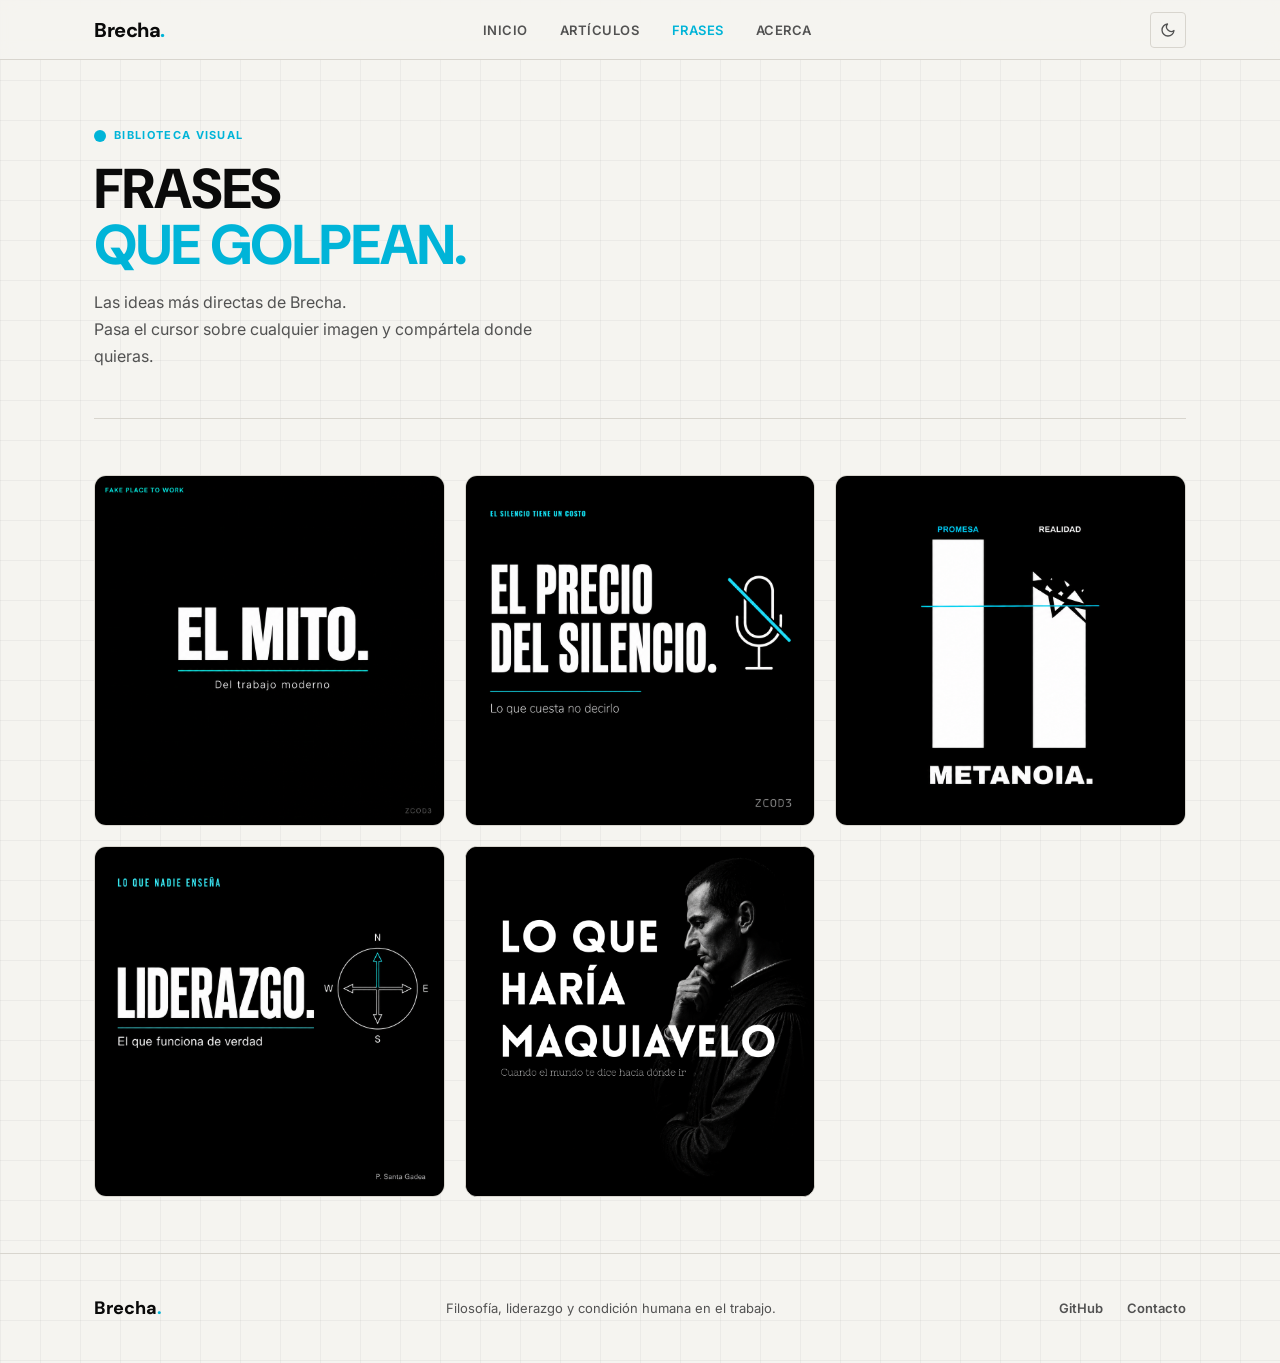
==== commit 7d9eb681: "feat: hamburger menu mobile, dark mode fixes, frase gallery, bio color - Add mobile hamburger menu (" ====
--- a/frases-fuertes.html
+++ b/frases-fuertes.html
@@ -23,7 +23,10 @@
           <li><a href="frases-fuertes.html" class="active">Frases</a></li>
           <li><a href="index.html#acerca">Acerca</a></li>
         </ul>
-        <button class="theme-toggle" id="theme-toggle" aria-label="Cambiar tema">
+                <button class="nav__hamburger" id="nav-hamburger" aria-label="Men&#250;" aria-expanded="false">
+          <svg class="icon-burger" width="18" height="18" viewBox="0 0 24 24" fill="none" stroke="currentColor" stroke-width="2.5" stroke-linecap="round"><line x1="3" y1="6" x2="21" y2="6"/><line x1="3" y1="12" x2="21" y2="12"/><line x1="3" y1="18" x2="21" y2="18"/></svg>
+          <svg class="icon-close" width="18" height="18" viewBox="0 0 24 24" fill="none" stroke="currentColor" stroke-width="2.5" stroke-linecap="round"><line x1="18" y1="6" x2="6" y2="18"/><line x1="6" y1="6" x2="18" y2="18"/></svg>
+        </button>        <button class="theme-toggle" id="theme-toggle" aria-label="Cambiar tema">
           <svg class="icon-moon" width="16" height="16" viewBox="0 0 24 24" fill="none" stroke="currentColor" stroke-width="2" stroke-linecap="round" stroke-linejoin="round"><path d="M21 12.79A9 9 0 1 1 11.21 3 7 7 0 0 0 21 12.79z"/></svg>
           <svg class="icon-sun" width="16" height="16" viewBox="0 0 24 24" fill="none" stroke="currentColor" stroke-width="2" stroke-linecap="round" stroke-linejoin="round"><circle cx="12" cy="12" r="5"/><line x1="12" y1="1" x2="12" y2="3"/><line x1="12" y1="21" x2="12" y2="23"/><line x1="4.22" y1="4.22" x2="5.64" y2="5.64"/><line x1="18.36" y1="18.36" x2="19.78" y2="19.78"/><line x1="1" y1="12" x2="3" y2="12"/><line x1="21" y1="12" x2="23" y2="12"/><line x1="4.22" y1="19.78" x2="5.64" y2="18.36"/><line x1="18.36" y1="5.64" x2="19.78" y2="4.22"/></svg>
         </button>
@@ -281,3 +284,4 @@
   </script>
 </body>
 </html>
+
--- a/assets/css/style.css
+++ b/assets/css/style.css
@@ -92,6 +92,56 @@
 .nav__links a:hover,
 .nav__links a.active { color: var(--color-accent); }
 
+/* ─── Hamburger (mobile) ─────────────────────────────────────── */
+.nav__hamburger {
+  display: none;
+  background: none;
+  border: 1.5px solid var(--color-border);
+  border-radius: var(--radius-sm);
+  width: 36px;
+  height: 36px;
+  align-items: center;
+  justify-content: center;
+  cursor: pointer;
+  color: var(--color-secondary);
+  transition: border-color var(--transition), color var(--transition);
+  flex-shrink: 0;
+  margin-left: 10px;
+}
+.nav__hamburger:hover { border-color: var(--color-accent); color: var(--color-accent); }
+.nav__hamburger .icon-close { display: none; }
+.nav__hamburger.open .icon-burger { display: none; }
+.nav__hamburger.open .icon-close { display: block; }
+
+@media (max-width: 768px) {
+  .nav__hamburger { display: flex; margin-left: auto; }
+
+  .nav__links {
+    display: none;
+    position: fixed;
+    top: 60px; left: 0; right: 0; bottom: 0;
+    background: var(--color-background);
+    flex-direction: column;
+    align-items: center;
+    justify-content: center;
+    gap: 36px;
+    z-index: 98;
+    list-style: none;
+  }
+  .nav__links.open { display: flex; }
+  .nav__links a {
+    font-family: var(--font-heading);
+    font-size: 1.75rem;
+    font-weight: 800;
+    letter-spacing: -0.01em;
+    text-transform: uppercase;
+    color: var(--color-primary);
+    transition: color var(--transition);
+  }
+  .nav__links a:hover,
+  .nav__links a.active { color: var(--color-accent); }
+}
+
 /* ─── Hero ───────────────────────────────────────────────────── */
 .hero {
   padding: 80px 0 72px;
@@ -1108,7 +1158,6 @@
 @media (max-width: 768px) {
   .post-card { grid-column: span 12; }
   .post-card:not(.post-card--featured) { grid-column: span 12; }
-  .nav__links { display: none; }
   .hero { padding: 48px 0 40px; }
   .newsletter { padding: 32px 24px; }
   .newsletter__form { flex-direction: column; min-width: unset; width: 100%; }
@@ -1186,7 +1235,7 @@
 }
 .about__bio {
   font-size: 1rem;
-  color: #3D3D3D;
+  color: #B8B4AC;
   line-height: 1.8;
   margin-bottom: 12px;
 }
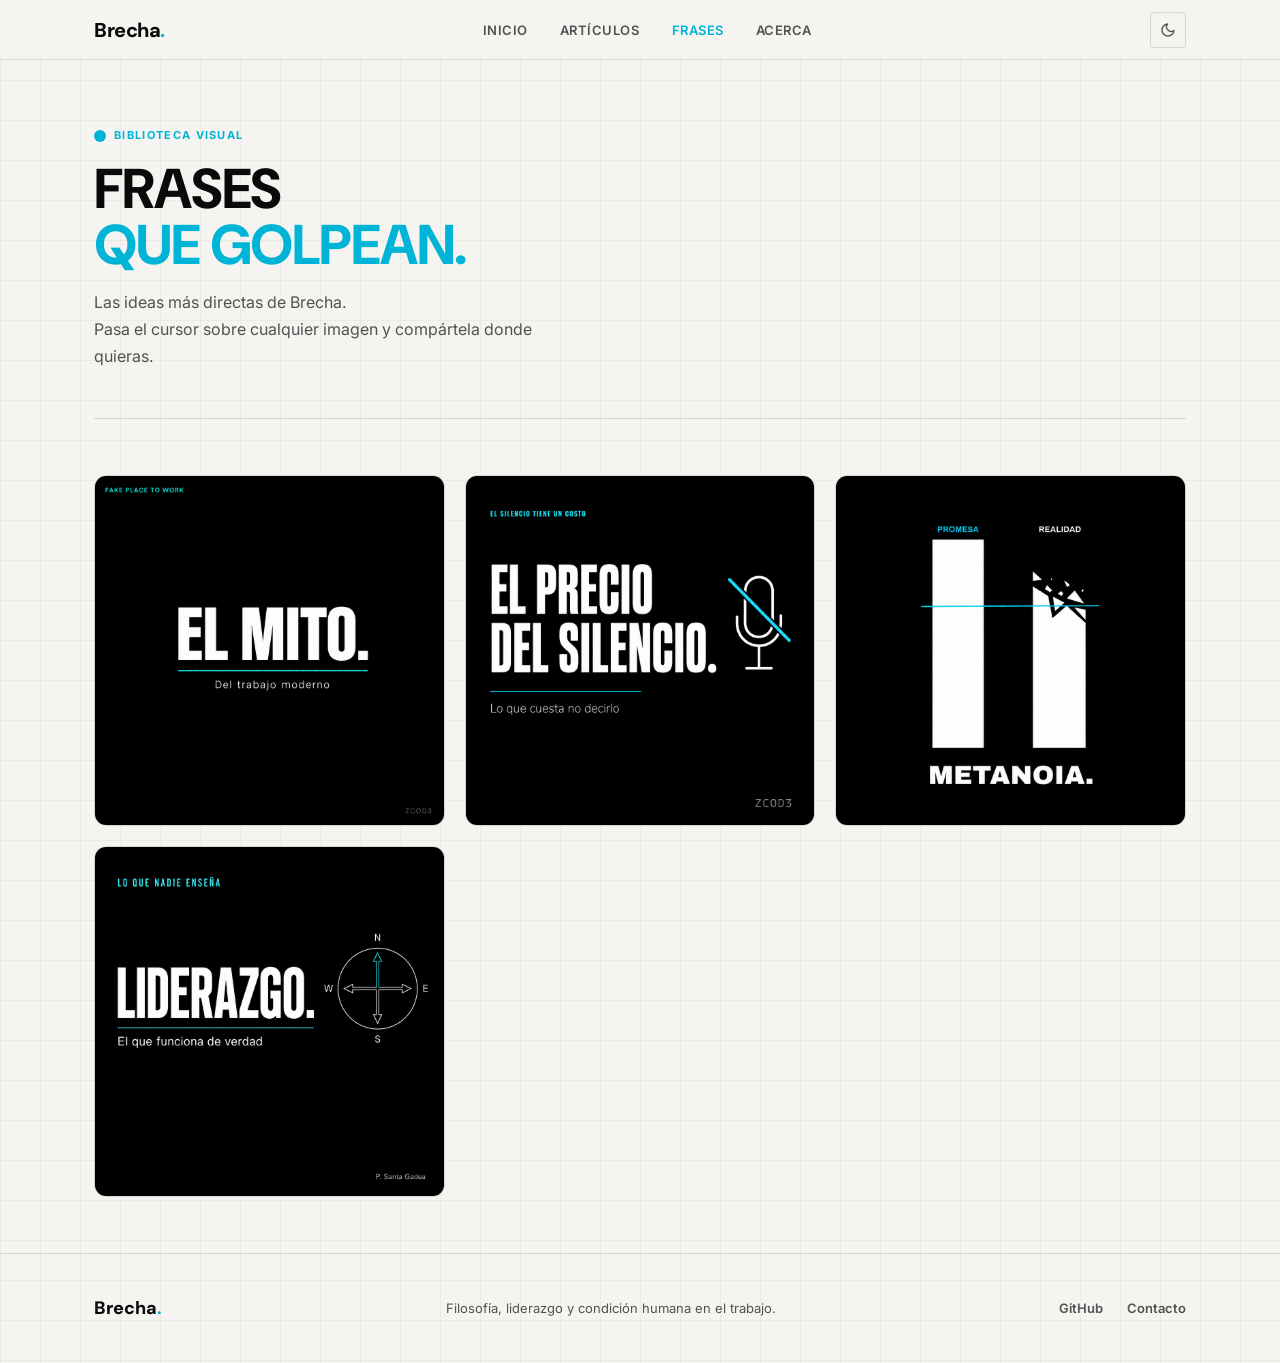
==== commit 4e7fe99e: "Correcciones artículo liderazgo, about y frases - El liderazgo que nadie enseña: elimina párrafo con" ====
--- a/frases-fuertes.html
+++ b/frases-fuertes.html
@@ -177,6 +177,30 @@
           </div>
         </div>
 
+        <div class="frase-card" data-titulo="El que sube porque cae bien" data-img="image/el-que-sube-porque-cae-bien.png">
+          <img src="image/el-que-sube-porque-cae-bien.png" alt="El que sube porque cae bien" loading="lazy" />
+          <div class="frase-card__overlay">
+            <span class="frase-overlay__label">Compartir en</span>
+            <div class="frase-social-row">
+              <button class="frase-social-btn frase-social-btn--ig" title="Instagram" onclick="compartir('ig',this)">
+                <svg width="18" height="18" viewBox="0 0 24 24" fill="none" stroke="currentColor" stroke-width="2" stroke-linecap="round" stroke-linejoin="round"><rect x="2" y="2" width="20" height="20" rx="5"/><path d="M16 11.37A4 4 0 1 1 12.63 8 4 4 0 0 1 16 11.37z"/><line x1="17.5" y1="6.5" x2="17.51" y2="6.5"/></svg>
+              </button>
+              <button class="frase-social-btn frase-social-btn--fb" title="Facebook" onclick="compartir('fb',this)">
+                <svg width="18" height="18" viewBox="0 0 24 24" fill="currentColor"><path d="M18 2h-3a5 5 0 0 0-5 5v3H7v4h3v8h4v-8h3l1-4h-4V7a1 1 0 0 1 1-1h3z"/></svg>
+              </button>
+              <button class="frase-social-btn frase-social-btn--tw" title="Twitter / X" onclick="compartir('tw',this)">
+                <svg width="16" height="16" viewBox="0 0 24 24" fill="currentColor"><path d="M18.244 2.25h3.308l-7.227 8.26 8.502 11.24H16.17l-5.214-6.817L4.99 21.75H1.68l7.73-8.835L1.254 2.25H8.08l4.713 6.231zm-1.161 17.52h1.833L7.084 4.126H5.117z"/></svg>
+              </button>
+              <button class="frase-social-btn frase-social-btn--li" title="LinkedIn" onclick="compartir('li',this)">
+                <svg width="18" height="18" viewBox="0 0 24 24" fill="currentColor"><path d="M16 8a6 6 0 0 1 6 6v7h-4v-7a2 2 0 0 0-2-2 2 2 0 0 0-2 2v7h-4v-7a6 6 0 0 1 6-6z"/><rect x="2" y="9" width="4" height="12"/><circle cx="4" cy="4" r="2"/></svg>
+              </button>
+              <button class="frase-social-btn frase-social-btn--th" title="Threads" onclick="compartir('th',this)">
+                <svg width="17" height="17" viewBox="0 0 24 24" fill="currentColor"><path d="M12.186 24h-.007c-3.581-.024-6.334-1.205-8.184-3.509C2.35 18.44 1.5 15.586 1.5 12.068c0-7.609 4.73-12.08 10.5-12.068 3.531 0 6.162 1.56 7.616 4.392l-2.042 1.056C16.456 3.205 14.599 2.093 12 2.093c-4.756-.005-8.407 3.6-8.407 9.975 0 2.891.737 5.174 2.13 6.694 1.296 1.414 3.108 2.147 5.27 2.147h.004c2.09-.013 3.66-.773 4.664-2.26.767-1.133 1.105-2.682 1.012-4.61-.39.143-.798.264-1.22.36-1.07.24-2.157.32-3.144.243-1.016-.08-2.008-.357-2.778-.847-.915-.583-1.458-1.5-1.458-2.54v-.01c0-1.132.565-2.15 1.546-2.875.853-.63 1.97-.967 3.24-.976 1.265-.01 2.43.32 3.312.89l.003.002c.19-.539.285-1.11.285-1.703 0-1.015-.322-1.903-.909-2.477-.59-.578-1.433-.871-2.511-.871-.974 0-1.8.285-2.456.849a3.847 3.847 0 0 0-1.231 2.03l-2.13-.47a5.956 5.956 0 0 1 1.82-3.003C9.66 2.4 10.82 2 12.186 2c1.653 0 2.996.498 3.996 1.48 1.002.985 1.508 2.345 1.508 4.044 0 .973-.182 1.91-.537 2.787.2.185.39.38.57.586 1.133 1.308 1.66 3.007 1.66 5.345 0 2.626-.544 4.701-1.616 6.172-1.152 1.58-2.887 2.418-5.177 2.586z"/></svg>
+              </button>
+            </div>
+          </div>
+        </div>
+
         <!-- PLANTILLA PARA AGREGAR MÁS FRASES:
         <div class="frase-card" data-titulo="TÍTULO" data-img="image/NOMBRE.png">
           <img src="image/NOMBRE.png" alt="TÍTULO" loading="lazy" />
--- a/assets/css/style.css
+++ b/assets/css/style.css
@@ -119,26 +119,37 @@
   .nav__links {
     display: none;
     position: fixed;
-    top: 60px; left: 0; right: 0; bottom: 0;
+    top: 60px; left: 0; right: 0;
     background: var(--color-background);
+    border-bottom: 1px solid var(--color-border);
+    box-shadow: 0 12px 40px rgba(0,0,0,0.25);
     flex-direction: column;
-    align-items: center;
-    justify-content: center;
-    gap: 36px;
-    z-index: 98;
+    align-items: flex-start;
+    justify-content: flex-start;
+    gap: 0;
+    z-index: 99;
     list-style: none;
+    padding: 8px 0 16px;
   }
   .nav__links.open { display: flex; }
+  .nav__links li {
+    width: 100%;
+    border-bottom: 1px solid var(--color-border);
+  }
+  .nav__links li:last-child { border-bottom: none; }
   .nav__links a {
+    display: block;
+    width: 100%;
+    padding: 16px 24px;
     font-family: var(--font-heading);
-    font-size: 1.75rem;
-    font-weight: 800;
-    letter-spacing: -0.01em;
+    font-size: 1rem;
+    font-weight: 700;
+    letter-spacing: 0.06em;
     text-transform: uppercase;
-    color: var(--color-primary);
-    transition: color var(--transition);
+    color: var(--color-secondary);
+    transition: color var(--transition), background var(--transition);
   }
-  .nav__links a:hover,
+  .nav__links a:hover { color: var(--color-primary); background: var(--color-muted); }
   .nav__links a.active { color: var(--color-accent); }
 }
 
@@ -634,9 +645,16 @@
   font-family: var(--font-heading);
   font-size: 1.25rem;
   font-weight: 700;
-  line-height: 1.4;
+  line-height: 1.45;
   letter-spacing: -0.01em;
   position: relative;
+}
+@media (max-width: 600px) {
+  .post-body blockquote {
+    padding: 22px 20px 22px 24px;
+    font-size: 1.0625rem;
+    margin: 28px 0;
+  }
 }
 
 .post-body blockquote::before {
@@ -965,31 +983,31 @@
 .post-data--bars .post-data__grid {
   display: flex;
   flex-direction: column;
-  gap: 20px;
+  gap: 28px;
 }
 .post-data__bar-item {
   display: flex;
   flex-direction: column;
   gap: 6px;
 }
-.post-data__bar-header {
-  display: flex;
-  justify-content: space-between;
-  align-items: baseline;
+.post-data__bar-value {
+  font-family: var(--font-heading);
+  font-size: 2.5rem;
+  font-weight: 800;
+  color: var(--color-accent);
+  line-height: 1;
+  letter-spacing: -0.03em;
+  margin-bottom: 2px;
 }
 .post-data__bar-label {
   font-size: 0.875rem;
   color: var(--color-primary);
-  font-weight: 500;
-}
-.post-data__bar-value {
-  font-family: var(--font-heading);
-  font-size: 1rem;
-  font-weight: 800;
-  color: var(--color-accent);
+  line-height: 1.5;
+  opacity: 0.85;
+  margin-bottom: 8px;
 }
 .post-data__bar-track {
-  height: 6px;
+  height: 5px;
   background: var(--color-muted);
   border-radius: 99px;
   overflow: hidden;
@@ -998,12 +1016,13 @@
   height: 100%;
   background: var(--color-accent);
   border-radius: 99px;
-  transition: width 0.6s ease-out;
+  transition: width 0.8s cubic-bezier(0.4, 0, 0.2, 1);
 }
 .post-data__bar-desc {
-  font-size: 0.75rem;
+  font-size: 0.6875rem;
   color: var(--color-secondary);
   line-height: 1.4;
+  margin-top: 4px;
 }
 
 /* ── Chart Style 3: Círculos / Gauges ── */
@@ -1236,6 +1255,7 @@
 .about__bio {
   font-size: 1rem;
   color: #B8B4AC;
+  font-weight: 500;
   line-height: 1.8;
   margin-bottom: 12px;
 }
@@ -1291,6 +1311,40 @@
 }
 
 /* ─── Share Bar ──────────────────────────────────────────────── */
+/* ─── Audio Player ────────────────────────────────────────── */
+.post-audio {
+  border: 1.5px solid var(--color-border);
+  border-radius: var(--radius-md);
+  padding: 20px 24px;
+  margin: 36px 0;
+  background: var(--color-surface);
+}
+.post-audio__label {
+  display: flex;
+  align-items: center;
+  gap: 8px;
+  font-size: 0.6875rem;
+  font-weight: 700;
+  letter-spacing: 0.1em;
+  text-transform: uppercase;
+  color: var(--color-accent);
+  margin-bottom: 14px;
+}
+.post-audio audio {
+  width: 100%;
+  height: 40px;
+  border-radius: var(--radius-sm);
+  accent-color: var(--color-accent);
+  outline: none;
+}
+.post-audio audio::-webkit-media-controls-panel {
+  background: var(--color-muted);
+}
+@media (max-width: 600px) {
+  .post-audio { padding: 16px 18px; }
+}
+
+/* ─── Share ─────────────────────────────────────────────────── */
 .post-share {
   display: flex;
   align-items: center;
@@ -1427,7 +1481,7 @@
 /* ─── Dark Mode ──────────────────────────────────────────────── */
 [data-theme="dark"] {
   --color-primary:    #F0EFEB;
-  --color-secondary:  #888888;
+  --color-secondary:  #AAAAAA;
   --color-background: #0C0C0C;
   --color-foreground: #F0EFEB;
   --color-muted:      #1C1C1C;
